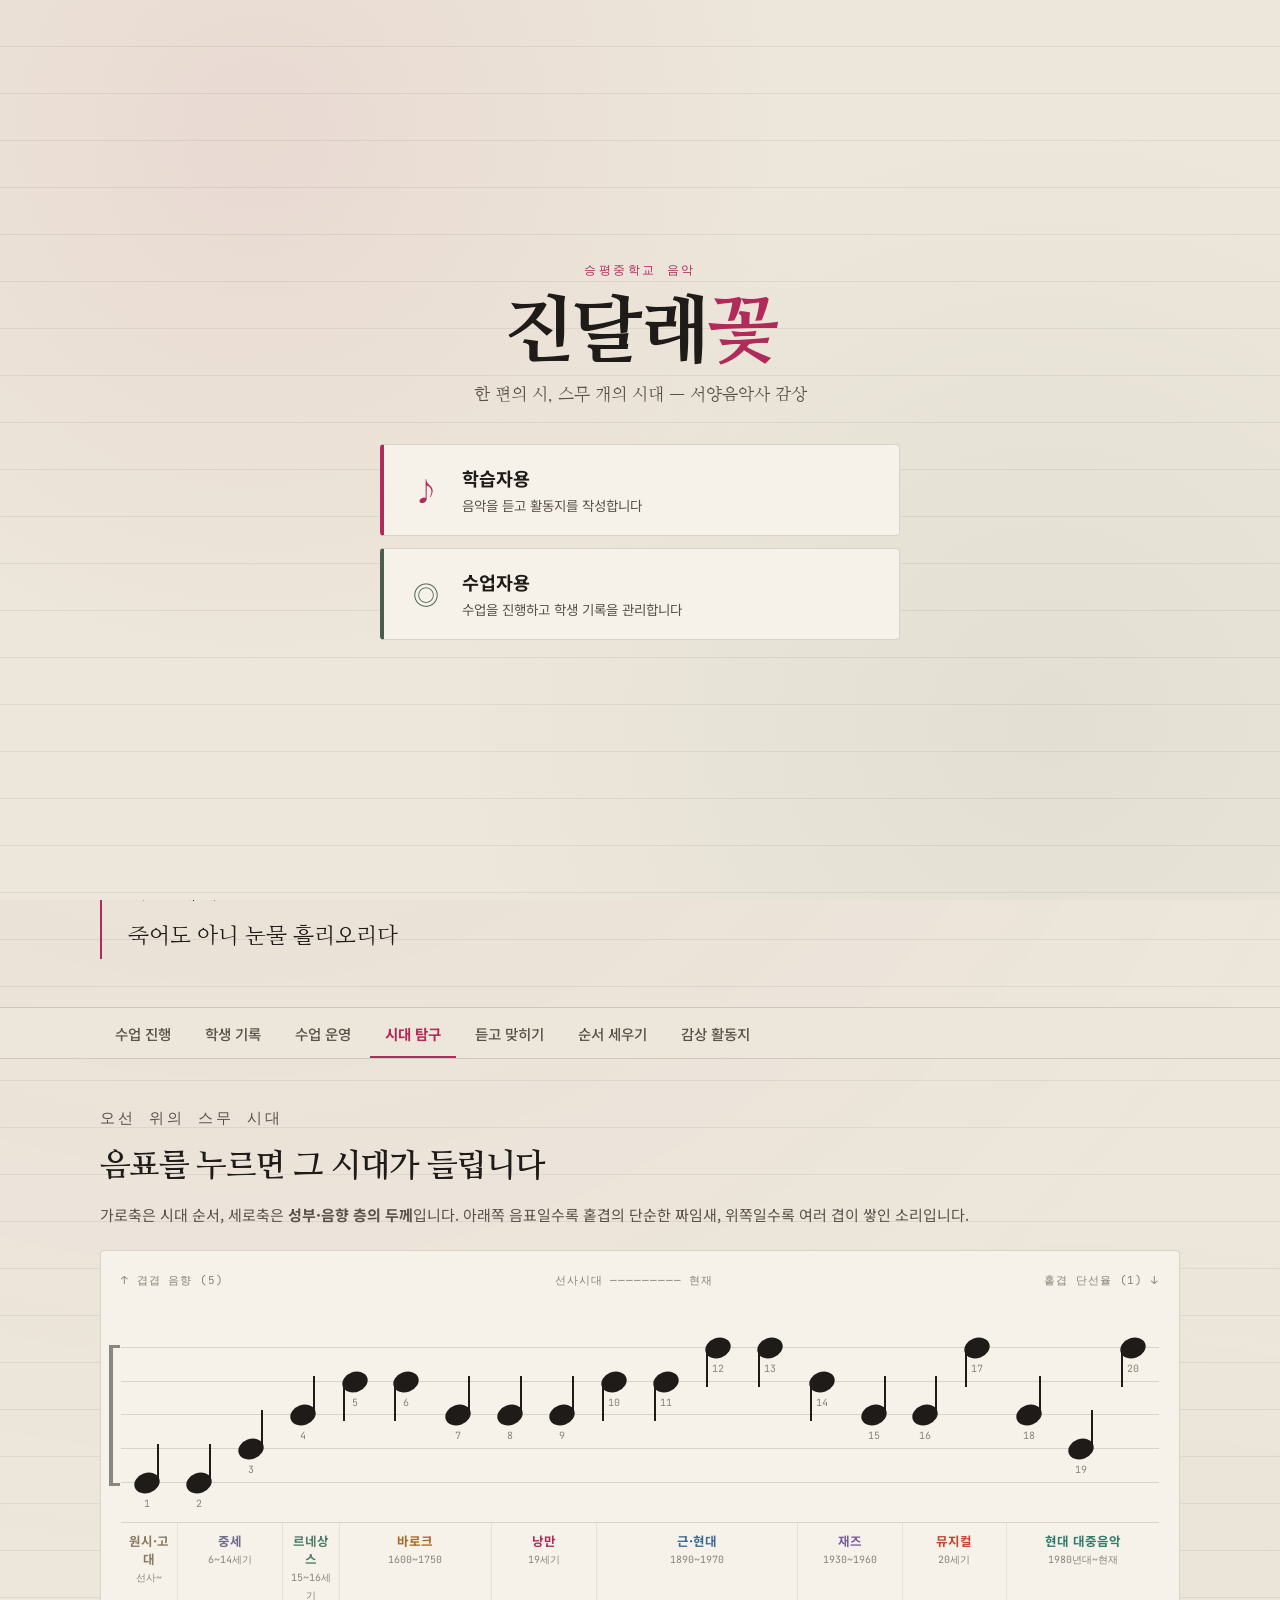
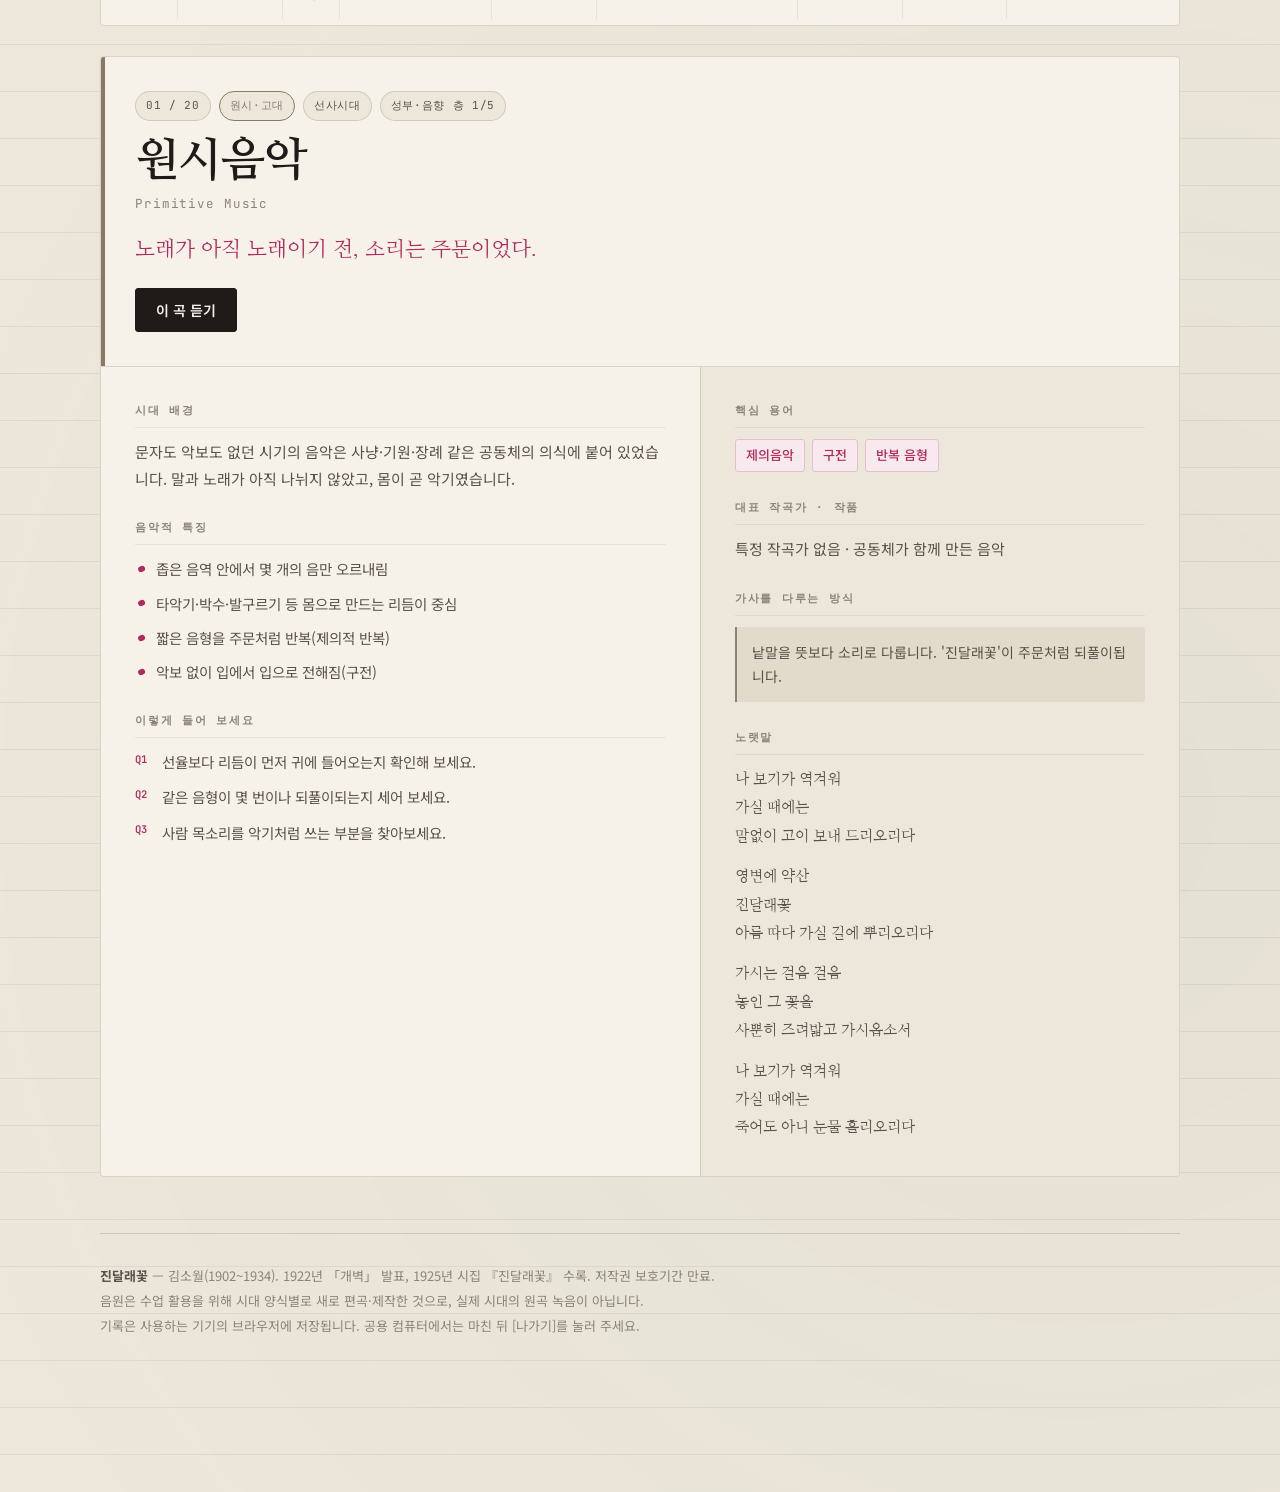
==== index.html @ 451b0223 "Add files via upload" ====
<!DOCTYPE html>
<html lang="ko">
<head>
<meta charset="UTF-8">
<meta name="viewport" content="width=device-width, initial-scale=1">
<title>진달래꽃 × 서양음악사 — 한 편의 시, 스무 개의 시대</title>
<meta name="description" content="김소월의 「진달래꽃」을 서양음악사 스무 개 시대·장르로 바꿔 듣고 비교하는 음악 감상 학습 페이지.">
<meta name="theme-color" content="#EDE7DB">
<link rel="preconnect" href="https://fonts.googleapis.com">
<link rel="preconnect" href="https://fonts.gstatic.com" crossorigin>
<link href="https://fonts.googleapis.com/css2?family=Nanum+Myeongjo:wght@400;700;800&family=Noto+Sans+KR:wght@400;500;700&family=JetBrains+Mono:wght@400;600&display=swap" rel="stylesheet">
<link rel="stylesheet" href="assets/css/style.css">
<link rel="stylesheet" href="assets/css/cloud.css?v=6">
</head>
<body class="locked">

<!-- ================= 로그인 ================= -->
<div class="gate on" id="gate">
  <div class="gate-card">
    <p class="eyebrow" id="gateSchool">승평중학교 음악</p>
    <h1>진달래<span class="pt">꽃</span></h1>
    <p class="gate-sub">한 편의 시, 스무 개의 시대 — 서양음악사 감상</p>

    <div id="gatePick" class="gate-pick">
      <button class="pickcard" type="button" id="pickStudent">
        <span class="pc-ico">♪</span>
        <b>학습자용</b>
        <span>음악을 듣고 활동지를 작성합니다</span>
      </button>
      <button class="pickcard teach" type="button" id="pickTeacher">
        <span class="pc-ico">◎</span>
        <b>수업자용</b>
        <span>수업을 진행하고 학생 기록을 관리합니다</span>
      </button>
    </div>

    <div id="gateForm" class="gate-form" style="display:none">
      <h2 id="gateFormTitle">학습자용 접속</h2>
      <div class="fld" id="fSid"><label for="gSid">학번</label>
        <input id="gSid" type="text" inputmode="numeric" maxlength="5" placeholder="3105" autocomplete="off"></div>
      <div class="fld" id="fName"><label for="gName">이름</label>
        <input id="gName" type="text" maxlength="10" placeholder="홍길동" autocomplete="off"></div>
      <div class="fld"><label for="gPw">비밀번호</label>
        <input id="gPw" type="password" maxlength="20" placeholder="비밀번호" autocomplete="off"></div>
      <p class="gate-err" id="gateErr"></p>
      <div class="btn-row">
        <button class="btn" type="button" id="gateGo">들어가기</button>
        <button class="btn ghost" type="button" id="gateBack">뒤로</button>
      </div>
      <p class="gate-hint" id="gateHint"></p>
    </div>
  </div>
</div>

<!-- ================= 사용자 표시줄 ================= -->
<div class="who" id="who">
  <div class="wrap">
    <span class="badge" id="whoRole">학습자</span>
    <b id="whoName">이름</b>
    <span id="whoSid" class="mono"></span>
    <button class="btn ghost small" type="button" id="logout">나가기</button>
  </div>
</div>

<!-- ================= 머리말 ================= -->
<header class="masthead">
  <div class="wrap">
    <div class="seal" aria-hidden="true">진<br>달</div>
    <p class="eyebrow"><span id="modeBadge">학습자용</span> · 한 편의 시, 스무 개의 시대</p>
    <h1>진달래<span class="pt">꽃</span></h1>
    <p class="byline">김소월 시 · 서양음악사 양식별 편곡 감상</p>
    <div class="hero-grid">
      <div id="poem" class="poem"></div>
      <div>
        <p class="lede">1922년에 쓰인 한 편의 이별시를, 서양음악사의 스무 시대가 저마다의 방식으로 노래합니다.
          선사시대의 두드림에서 오늘의 K-pop까지 <strong>가사는 그대로, 음악만 바뀝니다.</strong>
          무엇이 달라지는지 귀로 확인하면 음악사는 외울 것이 아니라 들리는 것이 됩니다.</p>
        <div class="btn-row" style="margin-bottom:24px">
          <button class="btn" type="button" id="heroPlay">아무 시대나 들어 보기</button>
        </div>
        <div class="stat-row">
          <div class="stat"><b>20</b><span>편곡 음원</span></div>
          <div class="stat"><b>9</b><span>시대 구분</span></div>
          <div class="stat"><b>1</b><span>변하지 않는 시</span></div>
        </div>
      </div>
    </div>
  </div>
</header>

<!-- ================= 탭 ================= -->
<nav class="tabbar">
  <div class="wrap inner" role="tablist">
    <button class="tab" type="button" role="tab" data-tab="stage"   aria-selected="false">수업 진행</button>
    <button class="tab" type="button" role="tab" data-tab="records" aria-selected="false">학생 기록</button>
    <button class="tab" type="button" role="tab" data-tab="lesson"  aria-selected="false">수업 운영</button>
    <button class="tab" type="button" role="tab" data-tab="explore" aria-selected="true">시대 탐구</button>
    <button class="tab" type="button" role="tab" data-tab="quiz"    aria-selected="false">듣고 맞히기</button>
    <button class="tab" type="button" role="tab" data-tab="order"   aria-selected="false">순서 세우기</button>
    <button class="tab" type="button" role="tab" data-tab="sheet"   aria-selected="false">감상 활동지</button>
  </div>
</nav>

<main class="wrap">

  <!-- ===== 수업 진행 (수업자용) ===== -->
  <section class="panel" id="stage" role="tabpanel">
    <div class="sec-head">
      <p class="eyebrow">교실 화면용</p>
      <h2>수업 진행</h2>
      <p>큰 화면에 띄워 놓고 쓰는 감상 진행 화면입니다. 좌우 화살표 키로도 곡을 넘길 수 있습니다.</p>
    </div>

    <div class="stagebox">
      <div class="st-top">
        <span class="st-num" id="stNum">01</span>
        <div>
          <h3 id="stTitle">원시음악</h3>
          <p class="st-sub" id="stSub">Primitive Music</p>
        </div>
        <span class="st-era" id="stEra">원시·고대</span>
      </div>

      <p class="st-one" id="stOne"></p>

      <div class="st-points">
        <h4 id="stPointsTitle">음악적 특징</h4>
        <ul id="stPoints"></ul>
      </div>

      <div class="st-lyric" id="stLyricBox" style="display:none"></div>

      <div class="st-ctrl">
        <button class="stbtn" type="button" id="stPrev"><span>◀ 이전</span></button>
        <button class="stbtn main" type="button" id="stPlay"><span>재생</span></button>
        <button class="stbtn" type="button" id="stNext"><span>다음 ▶</span></button>
        <button class="stbtn tgl" type="button" id="stBlind" aria-pressed="false"><span>제목 가리기</span></button>
        <button class="stbtn tgl" type="button" id="stLyric" aria-pressed="false"><span>노랫말</span></button>
      </div>

      <div class="st-jump" id="stJump"></div>
    </div>
  </section>

  <!-- ===== 학생 기록 (수업자용) ===== -->
  <section class="panel" id="records" role="tabpanel">
    <div class="sec-head">
      <p class="eyebrow">수업자용</p>
      <h2>학생 기록</h2>
      <p>학생이 작성한 감상 활동지를 모아 보고 엑셀로 내려받습니다.</p>
    </div>

    <div class="card">
      <div class="quiz-score" style="border-bottom:0;padding-bottom:0;margin-bottom:0;justify-content:flex-start;gap:34px">
        <div><b id="adN">0</b><span>학생 수</span></div>
        <div><b id="adDone">0</b><span>총 작성 건수</span></div>
        <div><b id="adAvg">0</b><span>1인 평균 곡 수</span></div>
      </div>
    </div>

    <div class="card">
      <h3>기록 모으기</h3>
      <p class="cap">학생이 같은 기기에서 작성했다면 자동으로 모입니다. 학생이 자기 기기에서 작성했다면
        학생이 만든 <b>제출_학번_이름.json</b> 파일을 받아 여기서 한꺼번에 불러오세요.</p>
      <div class="btn-row" style="align-items:center">
        <label class="btn" for="adImport">제출 파일 불러오기</label>
        <input type="file" id="adImport" accept=".json,application/json" multiple hidden>
        <button class="btn ghost" type="button" id="adBackup">전체 백업</button>
        <button class="btn ghost small danger" type="button" id="adWipe">전체 지우기</button>
      </div>
      <p class="cap" style="margin-top:12px">학생 메일 수신 주소: <b id="adMail">설정 안 됨</b>
        <button class="btn ghost small" type="button" id="adMailSet" style="margin-left:8px">변경</button></p>
    </div>

    <div class="card">
      <h3>내려받기</h3>
      <div class="btn-row">
        <button class="btn" type="button" id="adXlsAll">총괄 엑셀 (전체)</button>
        <button class="btn ghost" type="button" id="adXlsTrack">곡별 엑셀 (시트 분리)</button>
        <button class="btn ghost" type="button" id="adXlsOne">지금 보는 곡만 엑셀</button>
        <button class="btn ghost" type="button" id="adCsv">CSV</button>
      </div>
      <p class="cap" style="margin-top:12px">총괄 엑셀은 <b>총괄 / 학생별 요약 / 응답 통계</b> 세 시트로 나옵니다.
        곡별 엑셀은 곡마다 시트를 따로 만듭니다.</p>
    </div>

    <div class="card">
      <div class="sheet-pick">
        <label for="adView" class="cap" style="margin:0">보기</label>
        <select class="pick" id="adView">
          <option value="student">학생별</option>
          <option value="track">곡별</option>
          <option value="stat">응답 통계</option>
        </select>
        <span id="adTrackWrap" style="display:none">
          <select class="pick" id="adTrack"></select>
        </span>
      </div>
      <div id="adBody"></div>
    </div>
  </section>

  <!-- ===== 수업 운영 ===== -->
  <section class="panel" id="lesson" role="tabpanel">
    <div class="sec-head">
      <p class="eyebrow">수업자용</p>
      <h2>45분 수업 운영안</h2>
      <p>이 탭만 인쇄하면 지도안이 됩니다.</p>
    </div>
    <div class="card"><h3>학습 목표</h3><div class="blk"><ul id="lsGoal"></ul></div></div>
    <div class="card"><h3>수업 흐름</h3><div id="lsFlow"></div></div>
    <div class="card"><h3>핵심 발문</h3><div class="blk"><ol id="lsAsk"></ol></div></div>
    <div class="card"><h3>운영 요령</h3><div class="blk"><ul id="lsTips"></ul></div></div>
  </section>

  <!-- ===== 시대 탐구 ===== -->
  <section class="panel on" id="explore" role="tabpanel">
    <div class="sec-head">
      <p class="eyebrow">오선 위의 스무 시대</p>
      <h2>음표를 누르면 그 시대가 들립니다</h2>
      <p>가로축은 시대 순서, 세로축은 <b>성부·음향 층의 두께</b>입니다. 아래쪽 음표일수록 홑겹의 단순한 짜임새, 위쪽일수록 여러 겹이 쌓인 소리입니다.</p>
    </div>
    <div class="staff-shell">
      <div class="staff-legend">
        <span>↑ 겹겹 음향 (5)</span><span>선사시대 ————————— 현재</span><span>홑겹 단선율 (1) ↓</span>
      </div>
      <p class="swipe-hint">좌우로 밀어서 스무 시대를 모두 보세요</p>
      <div class="staff-scroll">
        <div class="staff-inner">
          <div class="staff" id="staff"></div>
          <div class="era-row" id="eraRow"></div>
        </div>
      </div>
    </div>
    <article class="detail" id="detail"></article>
  </section>

  <!-- ===== 듣고 맞히기 ===== -->
  <section class="panel" id="quiz" role="tabpanel">
    <div class="sec-head">
      <p class="eyebrow">블라인드 감상</p>
      <h2>제목을 가리고 소리만으로 시대를 찾습니다</h2>
      <p>정답보다 중요한 것은 근거입니다. 고르기 전에 "왜 그렇게 들렸는지" 한 문장으로 말해 보세요.</p>
    </div>
    <div class="quiz-card">
      <div class="quiz-score">
        <div><b id="qDone">0</b><span>푼 문제</span></div>
        <div><b id="qRight">0</b><span>맞힌 문제</span></div>
        <div><b id="qRate">–</b><span>정답률</span></div>
      </div>
      <div id="qStage"><p class="quiz-q">[문제 시작]을 누르면 무작위로 한 곡이 재생됩니다.</p></div>
      <div class="btn-row" style="justify-content:center;margin-top:20px">
        <button class="btn" type="button" id="qStart">문제 시작</button>
        <button class="btn ghost small" type="button" id="qReset">점수 초기화</button>
      </div>
    </div>
  </section>

  <!-- ===== 순서 세우기 ===== -->
  <section class="panel" id="order" role="tabpanel">
    <div class="sec-head">
      <p class="eyebrow">연대 배열</p>
      <h2>여섯 곡을 시대 순으로 세워 보세요</h2>
      <p>아래 카드를 <b>이른 시대부터 차례로</b> 누르면 위 칸에 하나씩 채워집니다. 잘못 넣었다면 × 를 눌러 빼세요.</p>
    </div>
    <div class="card">
      <div class="slot-row" id="oSlots"></div>
      <div class="pool" id="oPool"></div>
      <div class="btn-row">
        <button class="btn" type="button" id="oCheck">채점하기</button>
        <button class="btn ghost" type="button" id="oNew">다시 뽑기</button>
      </div>
      <div id="oResult" style="margin-top:20px"></div>
    </div>
  </section>

  <!-- ===== 감상 활동지 ===== -->
  <section class="panel" id="sheet" role="tabpanel">
    <div class="sec-head">
      <p class="eyebrow">스스로 채우는 기록</p>
      <h2>들으면서 바로 적는 감상 활동지</h2>
      <p>곡을 고르고 들으면서 항목을 고른 뒤 [저장하기]를 누르세요. 곡 하나만 따로 내보낼 수도, 스무 곡을 묶어 낼 수도 있습니다.</p>
    </div>
    <div class="card">
      <div class="sheet-pick">
        <select class="pick" id="sheetPick" aria-label="곡 고르기"></select>
        <button class="btn small" type="button" id="sheetPlay">듣기 / 멈추기</button>
        <span class="saved-note" id="sheetSaved"></span>
      </div>
      <p id="sheetWarn" class="quiz-q" style="display:none;color:#C4462F"></p>
      <div id="sheetBody"></div>

      <div class="act">
        <p class="act-t">이 곡만</p>
        <div class="btn-row">
          <button class="btn" type="button" id="sheetSave">저장하기</button>
          <button class="btn ghost" type="button" id="sheetOneDl">내려받기 (txt)</button>
          <button class="btn ghost" type="button" id="sheetOneXls">엑셀</button>
          <button class="btn ghost" type="button" id="sheetOneMail">메일 보내기</button>
        </div>
      </div>

      <div class="act">
        <p class="act-t">스무 곡 전체</p>
        <div class="btn-row">
          <button class="btn ghost" type="button" id="sheetAllDl">전체 내려받기 (txt)</button>
          <button class="btn ghost" type="button" id="sheetAllXls">전체 엑셀</button>
          <button class="btn ghost" type="button" id="sheetAllMail">전체 메일 보내기</button>
          <button class="btn ghost" type="button" id="sheetPrint">인쇄</button>
          <button class="btn" type="button" id="sheetSubmit">선생님께 제출 파일 만들기</button>
        </div>
      </div>

      <div style="margin-top:24px">
        <h4 class="mini-h">작성 현황 · <span id="sheetCount"></span></h4>
        <div class="done-grid" id="sheetDots"></div>
        <div class="btn-row" style="margin-top:16px">
          <button class="btn ghost small danger" type="button" id="sheetWipe">이 기기에서 내 기록 지우기</button>
        </div>
      </div>
    </div>
  </section>

  <footer class="foot">
    <b>진달래꽃</b> — 김소월(1902~1934). 1922년 「개벽」 발표, 1925년 시집 『진달래꽃』 수록. 저작권 보호기간 만료.<br>
    음원은 수업 활용을 위해 시대 양식별로 새로 편곡·제작한 것으로, 실제 시대의 원곡 녹음이 아닙니다.<br>
    기록은 사용하는 기기의 브라우저에 저장됩니다. 공용 컴퓨터에서는 마친 뒤 [나가기]를 눌러 주세요.
  </footer>
</main>

<!-- ================= 플레이어 ================= -->
<div class="player" id="player">
  <div class="err" id="plErr"></div>
  <div class="wrap">
    <div class="pl-info">
      <div class="t" id="plTitle">원시음악</div>
      <div class="s" id="plSub">Primitive Music · 선사시대</div>
    </div>
    <div class="pl-btns">
      <button class="icb" type="button" id="plPrev" aria-label="이전 곡" title="이전 곡">
        <svg viewBox="0 0 24 24" width="15" height="15" fill="currentColor"><path d="M6 5h2.4v14H6zM20 5v14L9.6 12z"/></svg></button>
      <button class="icb" type="button" id="plBack" aria-label="10초 뒤로" title="10초 뒤로">
        <svg viewBox="0 0 24 24" width="16" height="16" fill="none" stroke="currentColor" stroke-width="2" stroke-linecap="round" stroke-linejoin="round"><path d="M3.5 12a8.5 8.5 0 1 1 2.6 6.1"/><path d="M3.2 6.6v5h5"/></svg></button>
      <button class="icb main" type="button" id="plPlay" aria-label="재생">
        <svg viewBox="0 0 24 24" width="17" height="17" fill="currentColor"><path d="M7 4.5v15l13-7.5z"/></svg></button>
      <button class="icb" type="button" id="plNext" aria-label="다음 곡" title="다음 곡">
        <svg viewBox="0 0 24 24" width="15" height="15" fill="currentColor"><path d="M15.6 5H18v14h-2.4zM4 5v14l10.4-7z"/></svg></button>
      <button class="icb" type="button" id="plLoop" aria-label="한 곡 반복" aria-pressed="false" title="한 곡 반복">
        <svg viewBox="0 0 24 24" width="16" height="16" fill="none" stroke="currentColor" stroke-width="2" stroke-linecap="round" stroke-linejoin="round"><path d="M17 2.5 20.5 6 17 9.5"/><path d="M3.5 12V10a4 4 0 0 1 4-4h13"/><path d="M7 21.5 3.5 18 7 14.5"/><path d="M20.5 12v2a4 4 0 0 1-4 4h-13"/></svg></button>
    </div>
    <div class="pl-seek">
      <span class="tm-txt" id="plCur">0:00</span>
      <input type="range" class="seek" id="plSeek" min="0" max="1000" value="0" aria-label="재생 위치">
      <span class="tm-txt" id="plDur">0:00</span>
    </div>
    <div class="pl-vol">
      <button class="icb sm" type="button" id="plMute" aria-label="음소거">
        <svg viewBox="0 0 24 24" width="16" height="16" fill="currentColor"><path d="M4 9v6h4l5 4V5L8 9H4z"/><path d="M16 8.5a4.5 4.5 0 0 1 0 7" fill="none" stroke="currentColor" stroke-width="1.8" stroke-linecap="round"/></svg></button>
      <button class="icb sm" type="button" id="plVolDn" aria-label="음량 줄이기" title="음량 줄이기">−</button>
      <input type="range" class="seek vol" id="plVol" min="0" max="100" value="85" aria-label="음량">
      <button class="icb sm" type="button" id="plVolUp" aria-label="음량 키우기" title="음량 키우기">＋</button>
      <span class="tm-txt vt" id="plVolTxt">85%</span>
    </div>
    <select class="rate" id="plRate" aria-label="재생 속도">
      <option value="0.75">0.75×</option>
      <option value="1" selected>1.0×</option>
      <option value="1.25">1.25×</option>
      <option value="1.5">1.5×</option>
    </select>
  </div>
</div>

<div class="toast" id="toast"></div>
<div id="printArea" class="print-only"></div>

<script src="assets/js/data.js"></script>
<script src="assets/js/xlsx-mini.js"></script>
<script src="assets/js/app.js"></script>
<script src="assets/js/cloud.js?v=6"></script>
</body>
</html>
---- assets/css/style.css ----
/* ============================================================
   진달래꽃 × 서양음악사
   한지(paper) · 먹(ink) · 진달래(azalea) · 낙관(seal)
   ============================================================ */

:root {
  --paper:      #EDE7DB;
  --paper-hi:   #F6F2E9;
  --paper-lo:   #E2DACB;
  --ink:        #1F1B18;
  --ink-2:      #5A524A;
  --ink-3:      #8B8378;
  --azalea:     #B02B5B;
  --azalea-lo:  #E6BFCD;
  --azalea-bg:  #F7E9EE;
  --seal:       #C4462F;
  --moss:       #4A5D4E;

  --rule:       rgba(31, 27, 24, 0.14);
  --rule-soft:  rgba(31, 27, 24, 0.07);

  --serif: "Nanum Myeongjo", "Gowun Batang", "Batang", "바탕", Georgia, serif;
  --sans:  "Noto Sans KR", "Apple SD Gothic Neo", "Malgun Gothic", system-ui, sans-serif;
  --mono:  "JetBrains Mono", "D2Coding", ui-monospace, "Courier New", monospace;

  --pl-h: 88px;   /* 플레이어 높이 */
}

* { box-sizing: border-box; }

html { scroll-behavior: smooth; -webkit-text-size-adjust: 100%; }

body {
  margin: 0;
  background-color: var(--paper);
  background-image:
    repeating-linear-gradient(180deg, transparent 0 46px, var(--rule-soft) 46px 47px),
    radial-gradient(circle at 18% 12%, rgba(176,43,91,.05), transparent 42%),
    radial-gradient(circle at 84% 78%, rgba(74,93,78,.05), transparent 46%);
  color: var(--ink);
  font-family: var(--sans);
  font-size: 16px;
  line-height: 1.75;
  padding-bottom: calc(var(--pl-h) + 24px);
}

img { max-width: 100%; }

:focus-visible {
  outline: 2.5px solid var(--azalea);
  outline-offset: 3px;
  border-radius: 3px;
}

.wrap { width: min(1080px, 92vw); margin-inline: auto; }

/* ---------- 머리말 ---------- */

.masthead {
  position: relative;
  padding: clamp(40px, 8vw, 84px) 0 clamp(28px, 5vw, 48px);
  border-bottom: 1px solid var(--rule);
}

.eyebrow {
  font-family: var(--mono);
  font-size: 12px;
  letter-spacing: .22em;
  color: var(--azalea);
  text-transform: uppercase;
  margin: 0 0 18px;
}

.masthead h1 {
  font-family: var(--serif);
  font-weight: 800;
  font-size: clamp(3.2rem, 13vw, 7rem);
  line-height: .94;
  letter-spacing: -.03em;
  margin: 0;
}

.masthead h1 .pt { color: var(--azalea); }

.byline {
  font-family: var(--serif);
  font-size: clamp(1rem, 2.4vw, 1.2rem);
  color: var(--ink-2);
  margin: 16px 0 0;
}

.seal {
  position: absolute;
  top: clamp(36px, 7vw, 76px);
  right: 0;
  width: 62px; height: 62px;
  border: 2.5px solid var(--seal);
  border-radius: 5px;
  color: var(--seal);
  font-family: var(--serif);
  font-weight: 800;
  font-size: 20px;
  line-height: 1.05;
  display: grid;
  place-content: center;
  text-align: center;
  transform: rotate(-4deg);
  opacity: .9;
}

.hero-grid {
  display: grid;
  grid-template-columns: minmax(0, 1fr) minmax(0, 1fr);
  gap: clamp(24px, 5vw, 56px);
  margin-top: clamp(30px, 5vw, 50px);
  align-items: start;
}

.poem {
  font-family: var(--serif);
  font-size: clamp(1.05rem, 2.7vw, 1.35rem);
  line-height: 2.1;
  color: var(--ink);
  border-left: 2px solid var(--azalea);
  padding-left: clamp(16px, 3vw, 26px);
}

.poem .stanza + .stanza { margin-top: 1.35em; }

.lede { color: var(--ink-2); margin: 0 0 22px; }
.lede strong { color: var(--ink); font-weight: 700; }

.stat-row {
  display: flex;
  flex-wrap: wrap;
  gap: 10px 28px;
  padding-top: 20px;
  border-top: 1px solid var(--rule);
}

.stat b {
  display: block;
  font-family: var(--mono);
  font-size: 1.55rem;
  color: var(--azalea);
  line-height: 1.2;
}

.stat span { font-size: 12.5px; color: var(--ink-3); letter-spacing: .04em; }

/* ---------- 탭 ---------- */

.tabbar {
  position: sticky;
  top: 0;
  z-index: 40;
  background: var(--paper);
  background: color-mix(in srgb, var(--paper) 92%, transparent);
  backdrop-filter: blur(9px);
  -webkit-backdrop-filter: blur(9px);
  border-bottom: 1px solid var(--rule);
  margin-bottom: clamp(28px, 5vw, 46px);
}

.tabbar .inner {
  display: flex;
  gap: 4px;
  overflow-x: auto;
  scrollbar-width: none;
}
.tabbar .inner::-webkit-scrollbar { display: none; }

.tab {
  flex: 0 0 auto;
  appearance: none;
  background: none;
  border: 0;
  border-bottom: 2.5px solid transparent;
  padding: 15px 15px 12px;
  font-family: var(--sans);
  font-size: 14.5px;
  font-weight: 500;
  color: var(--ink-2);
  cursor: pointer;
  white-space: nowrap;
  transition: color .18s, border-color .18s;
}

.tab:hover { color: var(--ink); }
.tab[aria-selected="true"] { color: var(--azalea); border-bottom-color: var(--azalea); font-weight: 700; }

/* ---------- 패널 ---------- */

.panel { display: none; }
.panel.on { display: block; animation: fade .34s ease both; }

@keyframes fade { from { opacity: 0; transform: translateY(7px); } to { opacity: 1; transform: none; } }

.sec-head { margin-bottom: 22px; }

.sec-head h2 {
  font-family: var(--serif);
  font-size: clamp(1.5rem, 3.6vw, 2rem);
  margin: 6px 0 8px;
  letter-spacing: -.02em;
}

.sec-head p { color: var(--ink-2); margin: 0; font-size: 15px; }

/* ---------- 오선 타임라인 (시그니처) ---------- */

.staff-shell {
  border: 1px solid var(--rule);
  border-radius: 4px;
  background: var(--paper-hi);
  padding: 20px 0 0;
  margin-bottom: 30px;
  overflow: hidden;
}

.staff-legend {
  display: flex;
  justify-content: space-between;
  align-items: baseline;
  gap: 14px;
  padding: 0 20px 16px;
  font-family: var(--mono);
  font-size: 11px;
  letter-spacing: .08em;
  color: var(--ink-3);
}

.staff-scroll { overflow-x: auto; padding-bottom: 6px; }

.staff-inner { min-width: 940px; padding: 0 20px; }

.staff {
  position: relative;
  height: 210px;
  margin-bottom: 6px;
}

.staff .line {
  position: absolute;
  left: 0; right: 0;
  height: 1px;
  background: var(--rule);
}

.staff .bracket {
  position: absolute;
  left: -12px;
  bottom: 16%;
  height: 64%;
  width: 4px;
  background: var(--ink);
  opacity: .5;
  pointer-events: none;
}
.staff .bracket::before,
.staff .bracket::after {
  content: "";
  position: absolute;
  left: 0;
  width: 11px;
  height: 3px;
  background: var(--ink);
}
.staff .bracket::before { top: -3px; }
.staff .bracket::after  { bottom: -3px; }

.note {
  position: absolute;
  transform: translate(-50%, 50%);
  appearance: none;
  background: none;
  border: 0;
  padding: 0;
  cursor: pointer;
  z-index: 2;
}

.note .head {
  width: 26px; height: 20px;
  border-radius: 50%;
  background: var(--ink);
  transform: rotate(-20deg);
  transition: background .18s, transform .18s, box-shadow .18s;
  display: block;
}

.note .stem {
  position: absolute;
  right: 1px; bottom: 9px;
  width: 2px; height: 40px;
  background: var(--ink);
  transition: background .18s;
}

.note.down .stem {
  right: auto; bottom: auto;
  left: 1px; top: 9px;
}

.note .num {
  position: absolute;
  left: 50%;
  top: 24px;
  transform: translateX(-50%);
  font-family: var(--mono);
  font-size: 10px;
  color: var(--ink-3);
}

.note:hover .head { transform: rotate(-20deg) scale(1.22); }
.note:hover .head, .note:hover .stem { background: var(--azalea); }

.note[aria-current="true"] .head,
.note[aria-current="true"] .stem { background: var(--azalea); }
.note[aria-current="true"] .head { box-shadow: 0 0 0 6px var(--azalea-bg); }
.note[aria-current="true"] .num { color: var(--azalea); font-weight: 600; }

.note.playing .head { animation: beat 1.1s ease-in-out infinite; }
@keyframes beat {
  0%,100% { box-shadow: 0 0 0 5px var(--azalea-bg); }
  50%     { box-shadow: 0 0 0 12px rgba(176,43,91,.10); }
}

.era-row {
  display: flex;
  border-top: 1px solid var(--rule);
}

.era-cell {
  padding: 9px 4px 16px;
  border-right: 1px solid var(--rule-soft);
  text-align: center;
  font-size: 11.5px;
  line-height: 1.45;
  color: var(--ink-2);
}
.era-cell:last-child { border-right: 0; }
.era-cell b { display: block; font-weight: 700; color: var(--ink); font-size: 12.5px; }
.era-cell span { font-family: var(--mono); font-size: 10px; color: var(--ink-3); }

.swipe-hint {
  display: none;
  font-size: 12px;
  color: var(--ink-3);
  text-align: center;
  padding: 0 0 12px;
}

/* ---------- 상세 카드 ---------- */

.detail {
  border: 1px solid var(--rule);
  border-radius: 4px;
  background: var(--paper-hi);
  overflow: hidden;
}

.detail-top {
  padding: clamp(22px, 4vw, 34px);
  border-bottom: 1px solid var(--rule);
  position: relative;
}

.detail-top::before {
  content: "";
  position: absolute;
  left: 0; top: 0; bottom: 0;
  width: 4px;
  background: var(--era-color, var(--azalea));
}

.chip-row { display: flex; flex-wrap: wrap; gap: 8px; margin-bottom: 14px; }

.chip {
  font-family: var(--mono);
  font-size: 11px;
  letter-spacing: .06em;
  padding: 4px 10px;
  border: 1px solid var(--rule);
  border-radius: 100px;
  color: var(--ink-2);
  background: var(--paper);
}

.chip.era { border-color: var(--era-color, var(--azalea)); color: var(--era-color, var(--azalea)); }

.detail-top h3 {
  font-family: var(--serif);
  font-size: clamp(1.9rem, 5.5vw, 2.9rem);
  margin: 0;
  letter-spacing: -.025em;
  line-height: 1.15;
}

.detail-top .sub {
  font-family: var(--mono);
  font-size: 12.5px;
  color: var(--ink-3);
  letter-spacing: .07em;
  margin: 5px 0 0;
}

.detail-top .one {
  font-family: var(--serif);
  font-size: clamp(1.1rem, 2.7vw, 1.3rem);
  color: var(--azalea);
  margin: 18px 0 0;
  line-height: 1.6;
}

.detail-body {
  display: grid;
  grid-template-columns: minmax(0, 1.25fr) minmax(0, 1fr);
  gap: 0;
}

.dcol { padding: clamp(22px, 4vw, 34px); }
.dcol + .dcol { border-left: 1px solid var(--rule); background: var(--paper); }

.blk + .blk { margin-top: 26px; }

.blk h4 {
  font-family: var(--mono);
  font-size: 11px;
  letter-spacing: .16em;
  color: var(--ink-3);
  text-transform: uppercase;
  margin: 0 0 11px;
  padding-bottom: 7px;
  border-bottom: 1px solid var(--rule-soft);
}

.blk p { margin: 0; font-size: 15px; color: var(--ink-2); }

.blk ul { margin: 0; padding: 0; list-style: none; }

.blk ul li {
  position: relative;
  padding-left: 21px;
  font-size: 14.5px;
  color: var(--ink-2);
  margin-bottom: 9px;
}

.blk ul li::before {
  content: "";
  position: absolute;
  left: 3px; top: .68em;
  width: 7px; height: 5.5px;
  background: var(--azalea);
  border-radius: 50%;
  transform: rotate(-20deg);
}

.blk ol { margin: 0; padding-left: 0; list-style: none; counter-reset: q; }

.blk ol li {
  counter-increment: q;
  position: relative;
  padding-left: 27px;
  font-size: 14.5px;
  color: var(--ink-2);
  margin-bottom: 10px;
}

.blk ol li::before {
  content: "Q" counter(q);
  position: absolute;
  left: 0; top: .06em;
  font-family: var(--mono);
  font-size: 10.5px;
  color: var(--azalea);
  font-weight: 600;
}

.wordchips { display: flex; flex-wrap: wrap; gap: 7px; }

.wordchip {
  background: var(--azalea-bg);
  color: var(--azalea);
  border: 1px solid var(--azalea-lo);
  border-radius: 3px;
  padding: 4px 10px;
  font-size: 13px;
  font-weight: 500;
}

.lyric-note {
  background: var(--paper-lo);
  border-left: 2px solid var(--ink-3);
  padding: 13px 15px;
  font-size: 14px;
  color: var(--ink-2);
  border-radius: 0 3px 3px 0;
}

.mini-poem {
  font-family: var(--serif);
  font-size: 14.5px;
  line-height: 1.95;
  color: var(--ink-2);
}
.mini-poem div + div { margin-top: .85em; }

/* ---------- 버튼 ---------- */

.btn {
  appearance: none;
  font-family: var(--sans);
  font-size: 14px;
  font-weight: 600;
  padding: 11px 20px;
  border-radius: 3px;
  border: 1px solid var(--ink);
  background: var(--ink);
  color: var(--paper-hi);
  cursor: pointer;
  transition: background .16s, color .16s, border-color .16s, transform .1s;
}

.btn:hover { background: var(--azalea); border-color: var(--azalea); }
.btn:active { transform: translateY(1px); }

.btn.ghost { background: none; color: var(--ink); }
.btn.ghost:hover { background: var(--azalea); border-color: var(--azalea); color: var(--paper-hi); }

.btn.small { font-size: 13px; padding: 8px 15px; }
.btn:disabled { opacity: .38; cursor: not-allowed; }
.btn:disabled:hover { background: var(--ink); border-color: var(--ink); }

.btn-row { display: flex; flex-wrap: wrap; gap: 9px; }

/* ---------- 퀴즈 ---------- */

.quiz-card {
  border: 1px solid var(--rule);
  border-radius: 4px;
  background: var(--paper-hi);
  padding: clamp(24px, 5vw, 40px);
  text-align: center;
}

.quiz-score {
  display: flex;
  justify-content: center;
  gap: 32px;
  padding-bottom: 22px;
  margin-bottom: 26px;
  border-bottom: 1px solid var(--rule);
}

.quiz-score div b {
  display: block;
  font-family: var(--mono);
  font-size: 1.7rem;
  color: var(--azalea);
  line-height: 1.15;
}
.quiz-score div span { font-size: 11.5px; color: var(--ink-3); letter-spacing: .07em; }

.mystery {
  font-family: var(--serif);
  font-size: clamp(2.6rem, 9vw, 4.4rem);
  color: var(--azalea);
  line-height: 1;
  margin: 4px 0 6px;
}

.quiz-q { font-size: 15px; color: var(--ink-2); margin: 0 0 26px; }

.opts {
  display: grid;
  grid-template-columns: repeat(auto-fit, minmax(210px, 1fr));
  gap: 10px;
  margin-bottom: 22px;
  text-align: left;
}

.opt {
  appearance: none;
  background: var(--paper);
  border: 1px solid var(--rule);
  border-radius: 3px;
  padding: 15px 17px;
  font-family: var(--sans);
  font-size: 15px;
  font-weight: 500;
  color: var(--ink);
  cursor: pointer;
  text-align: left;
  transition: border-color .16s, background .16s;
}

.opt:hover:not(:disabled) { border-color: var(--azalea); background: var(--azalea-bg); }
.opt .sm { display: block; font-family: var(--mono); font-size: 10.5px; color: var(--ink-3); letter-spacing: .06em; margin-top: 2px; }
.opt:disabled { cursor: default; }
.opt.right { border-color: var(--moss); background: #E7EFE8; }
.opt.right .sm { color: var(--moss); }
.opt.wrong { border-color: var(--seal); background: #FBEAE6; opacity: .95; }

.verdict {
  border-radius: 4px;
  padding: 18px 20px;
  text-align: left;
  font-size: 14.5px;
  line-height: 1.75;
  margin-bottom: 20px;
}
.verdict.ok { background: #E7EFE8; border-left: 3px solid var(--moss); }
.verdict.no { background: #FBEAE6; border-left: 3px solid var(--seal); }
.verdict b { display: block; margin-bottom: 5px; font-size: 15px; }
.verdict .cl { color: var(--ink-2); }

/* ---------- 순서 세우기 ---------- */

.pool { display: flex; flex-wrap: wrap; gap: 9px; margin-bottom: 26px; }

.pool-item {
  appearance: none;
  background: var(--paper-hi);
  border: 1px solid var(--rule);
  border-radius: 3px;
  padding: 11px 16px;
  font-family: var(--sans);
  font-size: 14.5px;
  font-weight: 500;
  color: var(--ink);
  cursor: pointer;
  transition: border-color .16s, background .16s, opacity .16s;
}
.pool-item:hover:not(:disabled) { border-color: var(--azalea); background: var(--azalea-bg); }
.pool-item:disabled { opacity: .26; cursor: not-allowed; }

.slot-row { display: flex; flex-direction: column; gap: 8px; margin-bottom: 24px; }

.slot {
  display: flex;
  align-items: center;
  gap: 14px;
  border: 1px dashed var(--rule);
  border-radius: 3px;
  padding: 13px 16px;
  background: var(--paper-hi);
  min-height: 54px;
}
.slot.filled { border-style: solid; }
.slot.ok { border-color: var(--moss); background: #E7EFE8; }
.slot.ng { border-color: var(--seal); background: #FBEAE6; }

.slot .idx {
  font-family: var(--mono);
  font-size: 12px;
  color: var(--ink-3);
  flex: 0 0 26px;
}
.slot .nm { flex: 1; font-size: 15px; font-weight: 500; }
.slot .nm.empty { color: var(--ink-3); font-weight: 400; font-style: italic; }
.slot .yr { font-family: var(--mono); font-size: 11.5px; color: var(--ink-3); }

.slot .x {
  appearance: none;
  background: none;
  border: 0;
  color: var(--ink-3);
  font-size: 19px;
  line-height: 1;
  cursor: pointer;
  padding: 2px 5px;
}
.slot .x:hover { color: var(--seal); }

/* ---------- 활동지 ---------- */

.sheet-pick {
  display: flex;
  align-items: center;
  gap: 11px;
  flex-wrap: wrap;
  margin-bottom: 22px;
  padding-bottom: 20px;
  border-bottom: 1px solid var(--rule);
}

select.pick {
  font-family: var(--sans);
  font-size: 15px;
  padding: 10px 14px;
  border: 1px solid var(--rule);
  border-radius: 3px;
  background: var(--paper-hi);
  color: var(--ink);
  min-width: 230px;
  cursor: pointer;
}

.axis { margin-bottom: 20px; }

.axis > label {
  display: block;
  font-family: var(--mono);
  font-size: 11px;
  letter-spacing: .14em;
  color: var(--ink-3);
  text-transform: uppercase;
  margin-bottom: 9px;
}

.axis-opts { display: flex; flex-wrap: wrap; gap: 7px; }

.axis-opts input { position: absolute; opacity: 0; width: 0; height: 0; }

.axis-opts label {
  border: 1px solid var(--rule);
  border-radius: 100px;
  padding: 7px 15px;
  font-size: 13.5px;
  color: var(--ink-2);
  background: var(--paper-hi);
  cursor: pointer;
  transition: all .15s;
}

.axis-opts label:hover { border-color: var(--azalea); }
.axis-opts input:checked + label { background: var(--azalea); border-color: var(--azalea); color: var(--paper-hi); font-weight: 600; }
.axis-opts input:focus-visible + label { outline: 2.5px solid var(--azalea); outline-offset: 2px; }

textarea.free {
  width: 100%;
  min-height: 118px;
  font-family: var(--sans);
  font-size: 15px;
  line-height: 1.8;
  padding: 14px 16px;
  border: 1px solid var(--rule);
  border-radius: 3px;
  background: var(--paper-hi);
  color: var(--ink);
  resize: vertical;
}
textarea.free:focus { border-color: var(--azalea); outline: none; }

.saved-note { font-size: 13px; color: var(--moss); margin-left: 4px; }

.done-grid { display: flex; flex-wrap: wrap; gap: 5px; margin-top: 8px; }

.done-dot {
  width: 25px; height: 25px;
  border: 1px solid var(--rule);
  border-radius: 3px;
  display: grid;
  place-content: center;
  font-family: var(--mono);
  font-size: 10.5px;
  color: var(--ink-3);
  background: var(--paper-hi);
}
.done-dot.done { background: var(--azalea); border-color: var(--azalea); color: var(--paper-hi); font-weight: 600; }

/* ---------- 수업 운영 ---------- */

.card {
  border: 1px solid var(--rule);
  border-radius: 4px;
  background: var(--paper-hi);
  padding: clamp(22px, 4vw, 32px);
  margin-bottom: 18px;
}

.card > h3 {
  font-family: var(--serif);
  font-size: 1.3rem;
  margin: 0 0 16px;
  padding-bottom: 11px;
  border-bottom: 1px solid var(--rule);
}

.flow-item {
  display: grid;
  grid-template-columns: 74px 1fr;
  gap: 18px;
  padding: 16px 0;
  border-bottom: 1px solid var(--rule-soft);
}
.flow-item:last-child { border-bottom: 0; padding-bottom: 0; }

.flow-item .tm {
  font-family: var(--mono);
  font-size: 13px;
  color: var(--azalea);
  font-weight: 600;
  padding-top: 2px;
}
.flow-item b { display: block; margin-bottom: 5px; font-size: 15.5px; }
.flow-item p { margin: 0; font-size: 14.5px; color: var(--ink-2); }

/* ---------- 플레이어 ---------- */

.player {
  position: fixed;
  left: 0; right: 0; bottom: 0;
  z-index: 60;
  background: var(--ink);
  color: var(--paper-hi);
  border-top: 1px solid rgba(255,255,255,.1);
  padding: 11px 0 max(11px, env(safe-area-inset-bottom));
}

.player .wrap { display: flex; align-items: center; gap: 15px; }

.pl-info { flex: 0 0 auto; min-width: 0; max-width: 250px; }
.pl-info .t { font-size: 14.5px; font-weight: 600; white-space: nowrap; overflow: hidden; text-overflow: ellipsis; }
.pl-info .s { font-family: var(--mono); font-size: 10.5px; color: rgba(246,242,233,.5); letter-spacing: .07em; white-space: nowrap; overflow: hidden; text-overflow: ellipsis; }

.pl-btns { display: flex; align-items: center; gap: 5px; flex: 0 0 auto; }

.icb {
  appearance: none;
  background: none;
  border: 0;
  color: var(--paper-hi);
  width: 38px; height: 38px;
  border-radius: 50%;
  display: grid;
  place-content: center;
  cursor: pointer;
  font-size: 15px;
  transition: background .15s;
}
.icb:hover { background: rgba(255,255,255,.13); }
.icb.main { background: var(--azalea); width: 46px; height: 46px; font-size: 17px; }
.icb.main:hover { background: #C93668; }
.icb.on { color: var(--azalea); }
.icb:disabled { opacity: .3; cursor: not-allowed; }
.icb:disabled:hover { background: none; }

.pl-seek { flex: 1; display: flex; align-items: center; gap: 11px; min-width: 0; }

.tm-txt { font-family: var(--mono); font-size: 11.5px; color: rgba(246,242,233,.6); flex: 0 0 auto; }

input[type="range"].seek {
  flex: 1;
  appearance: none;
  height: 4px;
  border-radius: 2px;
  background: rgba(255,255,255,.2);
  cursor: pointer;
  min-width: 60px;
}
input[type="range"].seek::-webkit-slider-thumb {
  appearance: none;
  width: 13px; height: 13px;
  border-radius: 50%;
  background: var(--azalea);
  border: 2px solid var(--ink);
}
input[type="range"].seek::-moz-range-thumb {
  width: 13px; height: 13px;
  border-radius: 50%;
  background: var(--azalea);
  border: 2px solid var(--ink);
}

.rate {
  appearance: none;
  background: rgba(255,255,255,.11);
  border: 0;
  color: var(--paper-hi);
  font-family: var(--mono);
  font-size: 11.5px;
  padding: 7px 9px;
  border-radius: 3px;
  cursor: pointer;
  flex: 0 0 auto;
}

.err {
  background: var(--seal);
  color: #fff;
  font-size: 12.5px;
  padding: 7px 0;
  text-align: center;
  display: none;
}
.err.on { display: block; }

/* ---------- 꼬리말 ---------- */

.foot {
  margin-top: 56px;
  padding: 30px 0 42px;
  border-top: 1px solid var(--rule);
  font-size: 13px;
  color: var(--ink-3);
  line-height: 1.9;
}
.foot b { color: var(--ink-2); }

/* ---------- 반응형 ---------- */

@media (max-width: 900px) {
  .hero-grid { grid-template-columns: 1fr; }
  .detail-body { grid-template-columns: 1fr; }
  .dcol + .dcol { border-left: 0; border-top: 1px solid var(--rule); }
}

@media (max-width: 760px) {
  body { --pl-h: 140px; font-size: 15.5px; }
  .seal { width: 50px; height: 50px; font-size: 16px; }
  .swipe-hint { display: block; }
  .staff { height: 176px; }
  .player .wrap { flex-wrap: wrap; gap: 8px 10px; }
  .pl-info { flex: 1 1 auto; max-width: none; order: 1; min-width: 0; }
  .pl-info .s { display: none; }
  .rate { order: 2; }
  .pl-btns { order: 3; flex: 1 1 100%; justify-content: center; }
  .pl-seek { order: 4; flex: 1 1 100%; }
  .quiz-score { gap: 22px; }
  .flow-item { grid-template-columns: 1fr; gap: 4px; }
}

@media (prefers-reduced-motion: reduce) {
  html { scroll-behavior: auto; }
  *, *::before, *::after {
    animation-duration: .001ms !important;
    animation-iteration-count: 1 !important;
    transition-duration: .001ms !important;
  }
}

/* ---------- 인쇄 ---------- */

@media print {
  body { background: #fff; padding: 0; }
  .tabbar, .player, .staff-shell, .btn, .no-print { display: none !important; }
  .panel { display: block !important; }
  .card, .detail { border-color: #999; break-inside: avoid; }
}

/* ---------- 스크린리더 전용 ---------- */
.sr-only {
  position: absolute;
  width: 1px; height: 1px;
  padding: 0; margin: -1px;
  overflow: hidden;
  clip: rect(0 0 0 0);
  white-space: nowrap;
  border: 0;
}

/* ============================================================
   로그인 · 화면 분리 · 음량 · 관리 화면
   ============================================================ */

body.locked { overflow: hidden; }

/* ---------- 로그인 ---------- */
.gate {
  position: fixed; inset: 0; z-index: 200;
  background: var(--paper);
  background-image:
    repeating-linear-gradient(180deg, transparent 0 46px, var(--rule-soft) 46px 47px),
    radial-gradient(circle at 20% 15%, rgba(176,43,91,.07), transparent 45%),
    radial-gradient(circle at 82% 80%, rgba(74,93,78,.06), transparent 48%);
  display: none; place-items: center;
  padding: 24px; overflow-y: auto;
}
.gate.on { display: grid; }

.gate-card {
  width: min(520px, 100%);
  text-align: center;
  animation: fade .4s ease both;
}
.gate-card h1 {
  font-family: var(--serif); font-weight: 800;
  font-size: clamp(3rem, 12vw, 4.6rem); line-height: .95;
  letter-spacing: -.03em; margin: 8px 0 0;
}
.gate-card h1 .pt { color: var(--azalea); }
.gate-sub { font-family: var(--serif); color: var(--ink-2); margin: 12px 0 34px; font-size: 1.05rem; }

.gate-pick { display: grid; gap: 12px; }

.pickcard {
  appearance: none; text-align: left; cursor: pointer;
  background: var(--paper-hi); border: 1px solid var(--rule);
  border-left: 4px solid var(--azalea);
  border-radius: 4px; padding: 20px 22px;
  display: grid; grid-template-columns: 40px 1fr; gap: 4px 16px;
  transition: border-color .16s, background .16s, transform .1s;
  font-family: var(--sans);
}
.pickcard:hover { background: var(--azalea-bg); border-color: var(--azalea); }
.pickcard:active { transform: translateY(1px); }
.pickcard.teach { border-left-color: var(--moss); }
.pickcard.teach:hover { background: #E7EFE8; border-color: var(--moss); }
.pickcard .pc-ico {
  grid-row: 1 / 3; align-self: center; justify-self: center;
  font-size: 26px; color: var(--azalea); line-height: 1;
}
.pickcard.teach .pc-ico { color: var(--moss); }
.pickcard b { font-size: 1.15rem; color: var(--ink); }
.pickcard span:last-child { font-size: 13.5px; color: var(--ink-2); }

.gate-form {
  background: var(--paper-hi); border: 1px solid var(--rule);
  border-radius: 4px; padding: 26px 24px; text-align: left;
}
.gate-form h2 {
  font-family: var(--serif); font-size: 1.25rem; margin: 0 0 20px;
  padding-bottom: 12px; border-bottom: 1px solid var(--rule);
}
.fld { margin-bottom: 14px; }
.fld label {
  display: block; font-family: var(--mono); font-size: 11px;
  letter-spacing: .14em; color: var(--ink-3); margin-bottom: 6px; text-transform: uppercase;
}
.fld input {
  width: 100%; font-family: var(--sans); font-size: 16px;
  padding: 12px 14px; border: 1px solid var(--rule); border-radius: 3px;
  background: var(--paper); color: var(--ink);
}
.fld input:focus { border-color: var(--azalea); outline: none; }
.gate-err { color: var(--seal); font-size: 13.5px; margin: 4px 0 14px; min-height: 1.2em; }
.gate-hint { font-size: 12.5px; color: var(--ink-3); margin: 16px 0 0; line-height: 1.7; }

/* ---------- 사용자 표시줄 ---------- */
.who { display: none; background: var(--ink); color: var(--paper-hi); padding: 9px 0; }
.who.on { display: block; }
.who .wrap { display: flex; align-items: center; gap: 11px; }
.who b { font-size: 14.5px; }
.who .mono { font-family: var(--mono); font-size: 11.5px; color: rgba(246,242,233,.6); }
.who .btn { margin-left: auto; border-color: rgba(255,255,255,.34); color: var(--paper-hi); }
.who .btn:hover { background: var(--azalea); border-color: var(--azalea); }
.badge {
  font-family: var(--mono); font-size: 10.5px; letter-spacing: .1em;
  background: var(--azalea); color: #fff; padding: 3px 9px; border-radius: 100px;
}
.who.teacher .badge { background: var(--moss); }

/* ---------- 수업 진행 화면 ---------- */
.stagebox {
  border: 1px solid var(--rule); border-radius: 4px;
  background: var(--paper-hi); padding: clamp(24px, 4vw, 40px);
  border-top: 5px solid var(--era-color, var(--azalea));
}
.st-top { display: flex; align-items: center; gap: 20px; flex-wrap: wrap; }
.st-num {
  font-family: var(--mono); font-size: clamp(2.4rem, 6vw, 3.6rem);
  color: var(--azalea); line-height: 1; font-weight: 600;
}
.st-top h3 {
  font-family: var(--serif); font-size: clamp(2rem, 6vw, 3.4rem);
  margin: 0; letter-spacing: -.03em; line-height: 1.08;
}
.st-sub { font-family: var(--mono); font-size: 13px; color: var(--ink-3); margin: 4px 0 0; letter-spacing: .07em; }
.st-era { margin-left: auto; font-size: clamp(1rem, 2.4vw, 1.3rem); font-weight: 700; }
.st-one { font-family: var(--serif); font-size: clamp(1.15rem, 2.8vw, 1.5rem); color: var(--azalea); margin: 22px 0 0; }

.st-points { margin-top: 26px; padding-top: 22px; border-top: 1px solid var(--rule); }
.st-points h4 {
  font-family: var(--mono); font-size: 11px; letter-spacing: .16em;
  color: var(--ink-3); text-transform: uppercase; margin: 0 0 14px;
}
.st-points ul { margin: 0; padding: 0; list-style: none; }
.st-points li {
  position: relative; padding-left: 26px; margin-bottom: 12px;
  font-size: clamp(1rem, 2.2vw, 1.22rem); color: var(--ink); line-height: 1.65;
}
.st-points li::before {
  content: ""; position: absolute; left: 4px; top: .62em;
  width: 9px; height: 7px; background: var(--azalea); border-radius: 50%; transform: rotate(-20deg);
}

.st-lyric {
  margin-top: 24px; padding: 20px 22px; background: var(--paper-lo);
  border-left: 3px solid var(--azalea); border-radius: 0 3px 3px 0;
  font-family: var(--serif); font-size: clamp(1.05rem, 2.4vw, 1.3rem); line-height: 2;
  columns: 2; column-gap: 32px;
}
.st-lyric div { break-inside: avoid; margin-bottom: 1em; }

.st-ctrl { display: flex; flex-wrap: wrap; gap: 10px; margin-top: 30px; }
.stbtn {
  appearance: none; cursor: pointer; font-family: var(--sans);
  font-size: clamp(.95rem, 2vw, 1.1rem); font-weight: 600;
  padding: 15px 24px; border-radius: 3px;
  border: 1px solid var(--ink); background: none; color: var(--ink);
  display: inline-flex; align-items: center; gap: 9px;
  transition: background .16s, color .16s, border-color .16s;
}
.stbtn:hover { background: var(--azalea); border-color: var(--azalea); color: var(--paper-hi); }
.stbtn.main { background: var(--ink); color: var(--paper-hi); min-width: 130px; justify-content: center; }
.stbtn.main:hover { background: var(--azalea); }
.stbtn.tgl { border-style: dashed; }
.stbtn.tgl.on { background: var(--moss); border-color: var(--moss); border-style: solid; color: #fff; }

.st-jump { display: flex; flex-wrap: wrap; gap: 5px; margin-top: 24px; padding-top: 22px; border-top: 1px solid var(--rule); }
.jump {
  appearance: none; cursor: pointer; width: 38px; height: 38px;
  border: 1px solid var(--rule); border-radius: 3px; background: var(--paper);
  font-family: var(--mono); font-size: 12.5px; color: var(--ink-2); transition: all .14s;
}
.jump:hover { border-color: var(--azalea); color: var(--azalea); }
.jump.on { background: var(--ink); color: var(--paper-hi); border-color: var(--ink); font-weight: 600; }
.jump.live { background: var(--azalea); border-color: var(--azalea); color: #fff; }

/* ---------- 음량 ---------- */
.pl-vol { display: flex; align-items: center; gap: 4px; flex: 0 0 auto; }
.icb.sm { width: 30px; height: 30px; font-size: 15px; font-weight: 700; }
input[type="range"].vol { width: 82px; min-width: 60px; flex: 0 0 auto; }
.tm-txt.vt { min-width: 40px; text-align: right; font-variant-numeric: tabular-nums; }

/* ---------- 활동지 실행부 ---------- */
.act { margin-top: 24px; padding-top: 18px; border-top: 1px solid var(--rule); }
.act-t {
  font-family: var(--mono); font-size: 11px; letter-spacing: .16em;
  color: var(--ink-3); text-transform: uppercase; margin: 0 0 11px;
}
.mini-h { font-family: var(--mono); font-size: 11px; letter-spacing: .14em; color: var(--ink-3); margin: 0 0 8px; }
.saved-note.ok { color: var(--moss); }
button.done-dot { cursor: pointer; font-family: var(--mono); }
button.done-dot:hover { border-color: var(--azalea); }

/* ---------- 표 · 관리 화면 ---------- */
.cap { font-size: 13.5px; color: var(--ink-2); margin: 0 0 14px; line-height: 1.7; }
.empty { font-size: 14.5px; color: var(--ink-3); line-height: 1.9; padding: 22px 0; }
.tw { overflow-x: auto; }
table.grid { width: 100%; border-collapse: collapse; font-size: 13.5px; min-width: 640px; }
table.grid th {
  text-align: left; font-family: var(--mono); font-size: 10.5px; letter-spacing: .1em;
  color: var(--ink-3); text-transform: uppercase; padding: 9px 10px;
  border-bottom: 1px solid var(--rule); white-space: nowrap;
}
table.grid td { padding: 11px 10px; border-bottom: 1px solid var(--rule-soft); vertical-align: top; }
table.grid tr:hover td { background: var(--azalea-bg); }
table.grid td.mono { font-family: var(--mono); font-size: 12px; }
table.grid td.sm { font-size: 11.5px; color: var(--ink-3); }
table.grid td.ta-r { text-align: right; white-space: nowrap; }
table.grid td.wide { min-width: 190px; color: var(--ink-2); }

.bar { display: block; width: 76px; height: 6px; background: var(--paper-lo); border-radius: 3px; overflow: hidden; }
.bar i { display: block; height: 100%; background: var(--azalea); }

.btn.danger { border-color: var(--seal); color: var(--seal); }
.btn.danger:hover { background: var(--seal); border-color: var(--seal); color: #fff; }

label.btn { display: inline-flex; align-items: center; }

.ans { padding: 15px 0; border-bottom: 1px solid var(--rule-soft); }
.ans:last-of-type { border-bottom: 0; }
.ans > b { display: block; margin-bottom: 8px; font-size: 15px; }
.ans p { margin: 4px 0; font-size: 14px; color: var(--ink-2); }
.ans .lb { font-family: var(--mono); font-size: 10px; letter-spacing: .1em; color: var(--ink-3); margin-right: 6px; }
.tags { display: flex; flex-wrap: wrap; gap: 5px; margin-bottom: 8px; }
.tag {
  background: var(--paper-lo); border: 1px solid var(--rule);
  border-radius: 100px; padding: 3px 10px; font-size: 12px; color: var(--ink-2);
}
.tag b { color: var(--azalea); font-family: var(--mono); }

.statblk { padding: 16px 0; border-bottom: 1px solid var(--rule-soft); }
.statblk h4 { margin: 0 0 10px; font-size: 15px; }
.statblk h4 small { font-family: var(--mono); font-size: 11px; color: var(--ink-3); font-weight: 400; }
.statrow { display: flex; gap: 12px; align-items: baseline; margin-bottom: 7px; }
.statrow .k {
  flex: 0 0 62px; font-family: var(--mono); font-size: 10.5px;
  letter-spacing: .08em; color: var(--ink-3);
}
.statrow .v { display: flex; flex-wrap: wrap; gap: 5px; }

/* ---------- 알림 ---------- */
.toast {
  position: fixed; left: 50%; bottom: calc(var(--pl-h) + 18px);
  transform: translate(-50%, 14px);
  background: var(--ink); color: var(--paper-hi);
  padding: 12px 20px; border-radius: 3px; font-size: 14px;
  z-index: 120; opacity: 0; pointer-events: none;
  transition: opacity .22s, transform .22s;
  max-width: min(520px, 90vw); text-align: center; line-height: 1.6;
}
.toast.on { opacity: 1; transform: translate(-50%, 0); }
.toast.bad { background: var(--seal); }

/* ---------- 인쇄 ---------- */
.print-only { display: none; }
@media print {
  .who, .gate, .toast { display: none !important; }
  .print-only { display: block !important; }
  main.wrap > .panel, .masthead, .foot { display: none !important; }
  .pr-head { border-bottom: 2px solid #000; padding-bottom: 10px; margin-bottom: 18px; }
  .pr-head h1 { font-size: 18pt; margin: 0 0 6px; }
  .pr-head p { font-size: 9.5pt; margin: 0; color: #444; }
  .pr-item { break-inside: avoid; margin-bottom: 16px; }
  .pr-item h2 { font-size: 12pt; margin: 0 0 6px; border-left: 3px solid #000; padding-left: 8px; }
  .pr-item h2 small { font-weight: 400; font-size: 9pt; color: #555; }
  .pr-item table { width: 100%; border-collapse: collapse; font-size: 10pt; }
  .pr-item th {
    width: 76px; text-align: left; padding: 4px 8px; background: #f0f0f0;
    border: 1px solid #bbb; font-weight: 600;
  }
  .pr-item td { padding: 4px 8px; border: 1px solid #bbb; }
}

/* ---------- 반응형 ---------- */
@media (max-width: 900px) {
  .st-lyric { columns: 1; }
  .st-era { margin-left: 0; width: 100%; }
}
@media (max-width: 760px) {
  body { --pl-h: 176px; }
  .pl-vol { order: 5; flex: 1 1 100%; justify-content: center; }
  input[type="range"].vol { width: 100%; flex: 1 1 auto; }
  .rate { order: 2; }
  .stbtn { flex: 1 1 auto; justify-content: center; padding: 14px 12px; }
  .jump { width: 34px; height: 34px; font-size: 11.5px; }
  .gate-card h1 { font-size: 3rem; }
}
---- assets/css/cloud.css ----
/* cloud.css — 온라인 제출 화면에만 쓰는 스타일.
   기존 style.css 를 건드리지 않고 뒤에 얹습니다. */

:root{
  --cl-ink:#241F1B;
  --cl-dim:#7A6F63;
  --cl-line:#D8CEBE;
  --cl-paper:#F6F1E6;
  --cl-red:#C4462F;      /* 진달래 */
  --cl-green:#3E7A52;
}

/* ---------- 로그인 ---------- */
.cloud-gate{ text-align:center; }
.cloud-gate h2{ font-family:"Nanum Myeongjo",serif; font-size:1.25rem; margin:0 0 10px; }
.cg-lead{ color:var(--cl-dim); font-size:.86rem; line-height:1.7; margin:0 0 18px; }
.cg-gbtn{ display:flex; justify-content:center; min-height:44px; margin-bottom:8px; }

.cg-me{
  display:inline-flex; align-items:center; gap:8px;
  font-family:"JetBrains Mono",monospace; font-size:.78rem;
  background:var(--cl-paper); border:1px solid var(--cl-line);
  border-radius:999px; padding:7px 14px; margin-bottom:16px; color:var(--cl-ink);
}
.cg-dot{ width:7px; height:7px; border-radius:50%; background:var(--cl-green); flex:none; }

.cg-fields{ text-align:left; }
.cg-fields input.locked{ background:var(--cl-paper); color:var(--cl-dim); cursor:not-allowed; }
.cg-msg{
  color:var(--cl-red); font-size:.8rem; line-height:1.6;
  white-space:pre-line; margin:10px 0 14px; min-height:1.2em;
}

/* ---------- 학생 제출 칸 ---------- */
.cl-act{ border-left:3px solid var(--cl-red); padding-left:16px; }
.cl-state{ display:flex; align-items:center; gap:9px; margin:6px 0 14px; font-size:.9rem; }
.cl-lamp{
  width:9px; height:9px; border-radius:50%; flex:none;
  background:var(--cl-line); box-shadow:0 0 0 0 rgba(196,70,47,0);
  transition:background .3s, box-shadow .3s;
}
.cl-state.on .cl-lamp{ background:var(--cl-red); box-shadow:0 0 0 5px rgba(196,70,47,.14); }
.cl-state.on b{ color:var(--cl-red); }
.cl-state b{ font-weight:600; color:var(--cl-dim); }

/* ---------- 교사 통제 ---------- */
.cl-admin .cl-switch{ display:flex; align-items:center; gap:16px; flex-wrap:wrap; margin:16px 0 20px; }

.cl-toggle{
  display:inline-flex; align-items:center; gap:11px;
  background:var(--cl-paper); border:1px solid var(--cl-line);
  border-radius:999px; padding:8px 18px 8px 9px; cursor:pointer;
  font:inherit; font-size:.9rem; color:var(--cl-dim);
  transition:background .2s, border-color .2s, color .2s;
}
.cl-toggle .cl-knob{
  width:34px; height:19px; border-radius:999px; background:#CFC5B5;
  position:relative; flex:none; transition:background .2s;
}
.cl-toggle .cl-knob::after{
  content:""; position:absolute; top:2px; left:2px;
  width:15px; height:15px; border-radius:50%; background:#fff;
  transition:transform .2s;
}
.cl-toggle.on{ background:rgba(196,70,47,.07); border-color:var(--cl-red); color:var(--cl-red); font-weight:600; }
.cl-toggle.on .cl-knob{ background:var(--cl-red); }
.cl-toggle.on .cl-knob::after{ transform:translateX(15px); }
.cl-now{ font-size:.8rem; color:var(--cl-dim); }

.cl-grid{ display:grid; grid-template-columns:repeat(auto-fit,minmax(190px,1fr)); gap:14px; margin-bottom:14px; }
.cl-grid label{ display:flex; flex-direction:column; gap:6px; font-size:.78rem; color:var(--cl-dim); }
.cl-grid input{
  font:inherit; font-size:.9rem; padding:9px 11px;
  border:1px solid var(--cl-line); border-radius:7px; background:#fff; color:var(--cl-ink);
}
.cl-grid input:focus-visible, .cl-toggle:focus-visible{ outline:2px solid var(--cl-red); outline-offset:2px; }

.cl-checks{ display:flex; gap:22px; flex-wrap:wrap; margin-bottom:18px; font-size:.83rem; color:var(--cl-dim); }
.cl-checks label{ display:flex; align-items:center; gap:7px; cursor:pointer; }

.cl-sum{ display:flex; gap:34px; flex-wrap:wrap; margin:22px 0 18px; padding-top:18px; border-top:1px solid var(--cl-line); }
.cl-sum div{ display:flex; flex-direction:column; }
.cl-sum b{ font-family:"Nanum Myeongjo",serif; font-size:1.7rem; line-height:1.1; color:var(--cl-ink); }
.cl-sum span{ font-size:.74rem; color:var(--cl-dim); margin-top:3px; }

/* ---------- 명단 ---------- */
.cl-list{ margin-top:18px; overflow-x:auto; -webkit-overflow-scrolling:touch; }
.cl-table{ width:100%; border-collapse:collapse; font-size:.83rem; min-width:560px; }
.cl-table th{
  text-align:left; font-weight:600; font-size:.72rem; letter-spacing:.04em;
  color:var(--cl-dim); padding:0 10px 9px; border-bottom:1px solid var(--cl-line); white-space:nowrap;
}
.cl-table td{ padding:10px; border-bottom:1px solid rgba(216,206,190,.5); vertical-align:middle; }
.cl-table tr:hover td{ background:var(--cl-paper); }
.cl-table .mono{ font-family:"JetBrains Mono",monospace; font-size:.79rem; }
.cl-mail{ color:var(--cl-dim); font-size:.76rem; max-width:210px; overflow:hidden; text-overflow:ellipsis; white-space:nowrap; }
.cl-x{
  border:0; background:none; color:var(--cl-line); font-size:1.1rem; line-height:1;
  cursor:pointer; padding:3px 7px; border-radius:5px;
}
.cl-x:hover{ color:var(--cl-red); background:rgba(196,70,47,.08); }

/* ---------- 전체화면 단추 ---------- */
.fsbtn.on{ border-color:var(--cl-red); color:var(--cl-red); }
:fullscreen .masthead{ padding-top:18px; }

@media (max-width:640px){
  .cl-sum{ gap:22px; }
  .cl-admin .cl-switch{ gap:10px; }
}
@media (prefers-reduced-motion:reduce){
  .cl-lamp, .cl-toggle, .cl-toggle .cl-knob, .cl-toggle .cl-knob::after{ transition:none; }
}

/* ---------- 계정 갈아타기 ---------- */
.cg-swap{ margin:-8px 0 16px; }
.cg-swap button{
  border:0; background:none; cursor:pointer; font:inherit;
  font-size:.76rem; color:var(--cl-dim); text-decoration:underline;
  text-underline-offset:3px; padding:4px 6px; border-radius:5px;
}
.cg-swap button:hover{ color:var(--cl-red); }
.cg-swap button:focus-visible{ outline:2px solid var(--cl-red); outline-offset:2px; }

/* ---------- 자동 저장 표시줄 ---------- */
.cl-auto{
  margin-top:10px; padding-top:9px;
  border-top:1px dashed var(--cl-line);
  font-size:.76rem; color:var(--cl-dim); line-height:1.6;
}
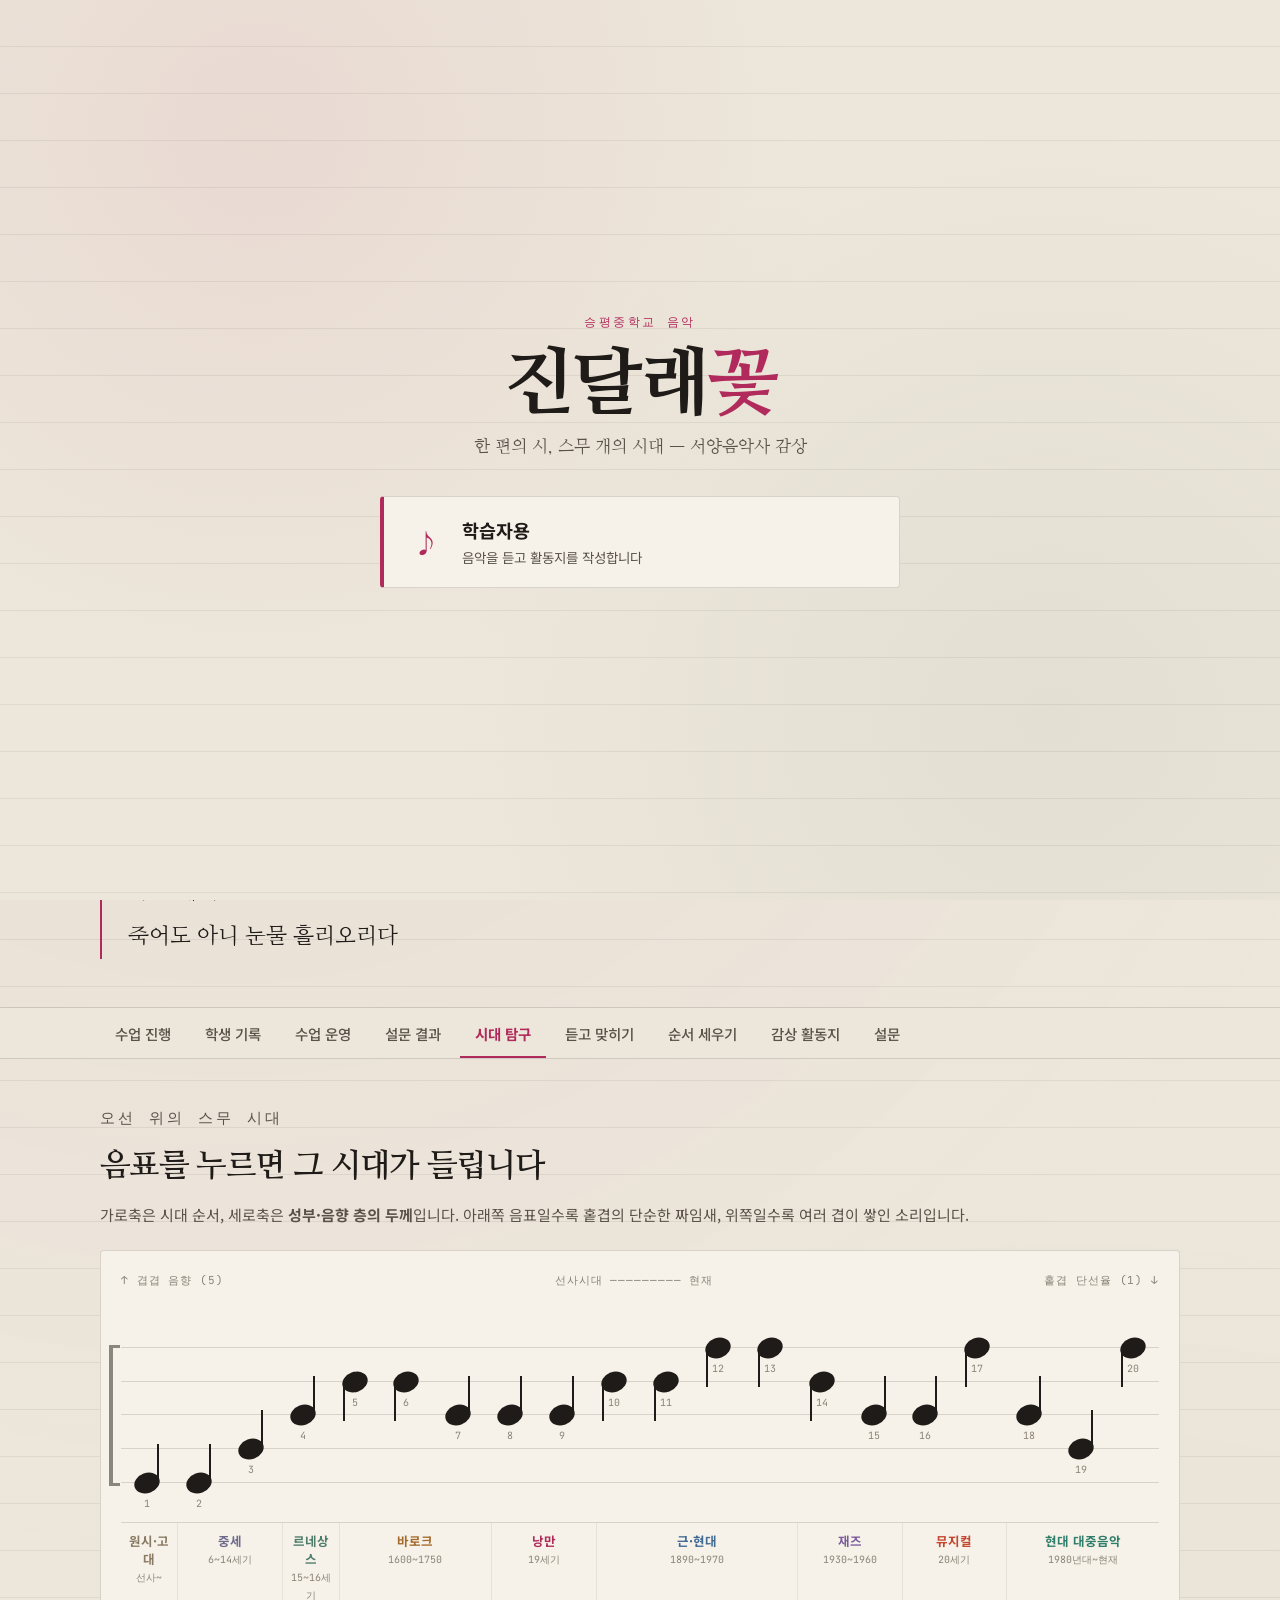
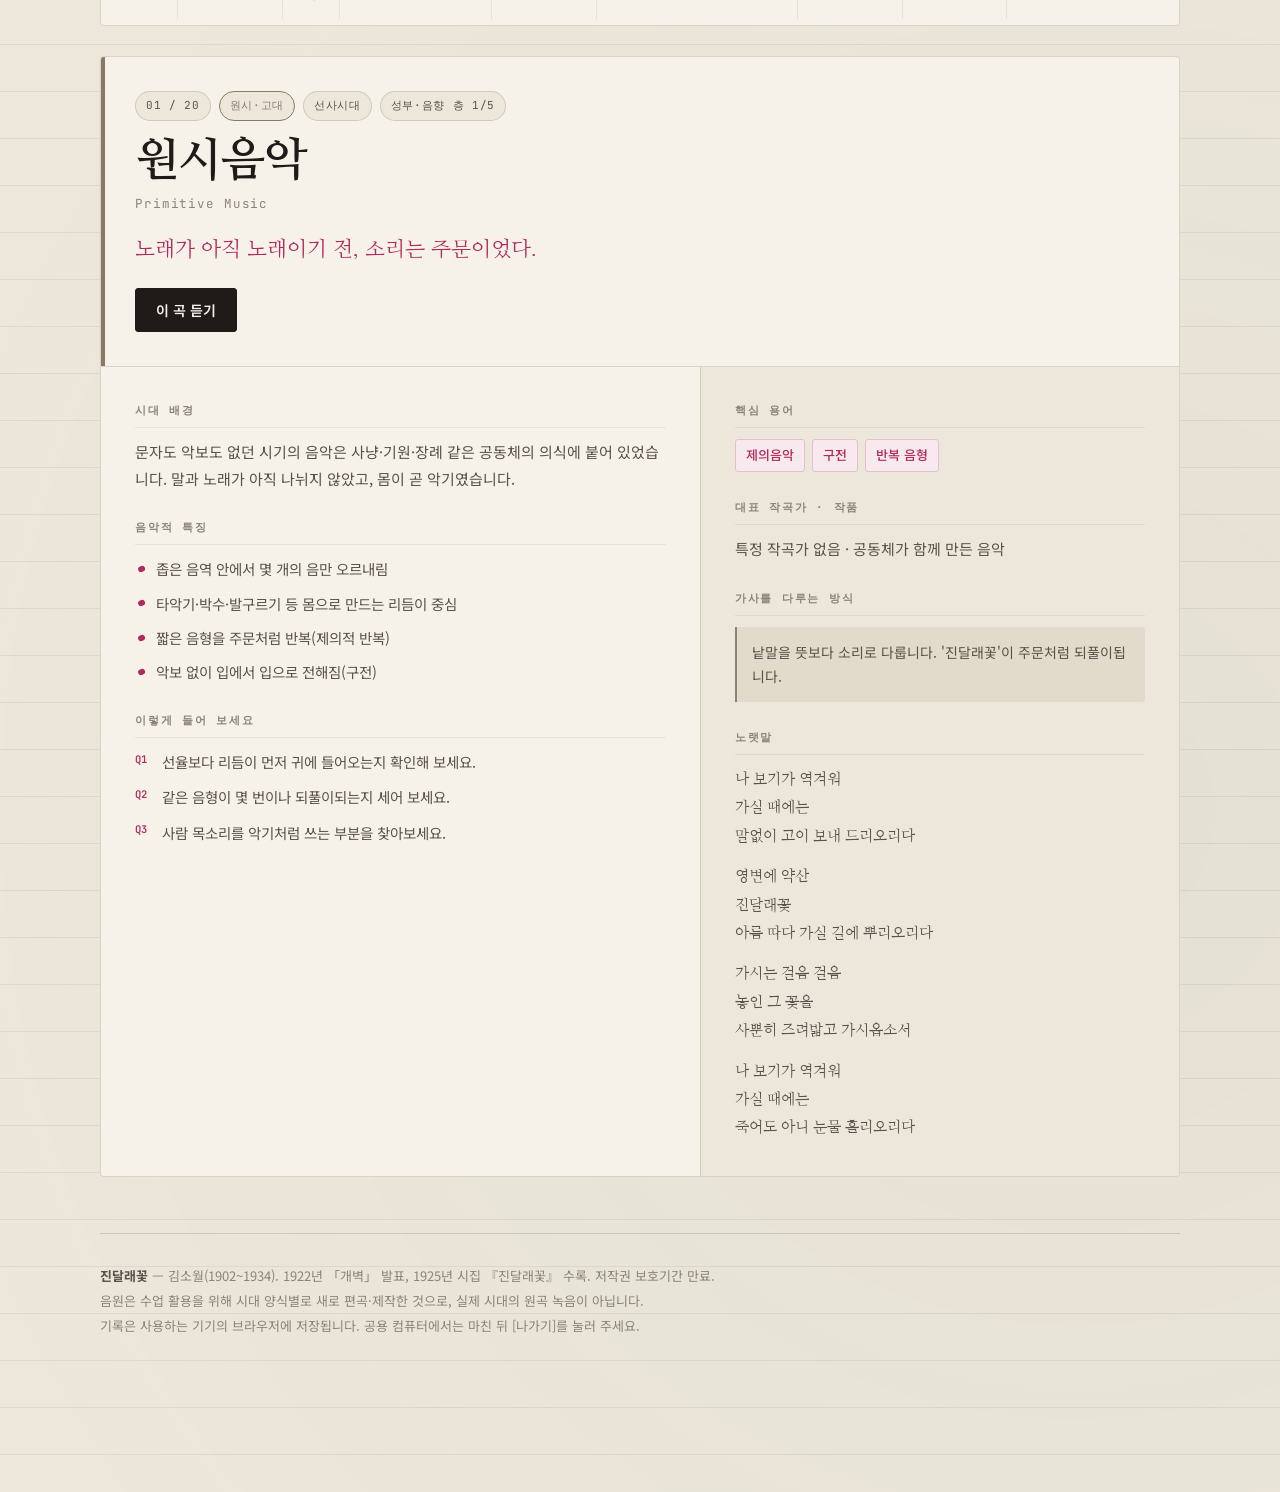
==== commit abfb3dbb: "Add files via upload" ====
--- a/index.html
+++ b/index.html
@@ -10,7 +10,8 @@
 <link rel="preconnect" href="https://fonts.gstatic.com" crossorigin>
 <link href="https://fonts.googleapis.com/css2?family=Nanum+Myeongjo:wght@400;700;800&family=Noto+Sans+KR:wght@400;500;700&family=JetBrains+Mono:wght@400;600&display=swap" rel="stylesheet">
 <link rel="stylesheet" href="assets/css/style.css">
-<link rel="stylesheet" href="assets/css/cloud.css?v=6">
+<link rel="stylesheet" href="assets/css/cloud.css?v=13">
+<link rel="stylesheet" href="assets/css/survey.css?v=2">
 </head>
 <body class="locked">
 
@@ -94,10 +95,12 @@
     <button class="tab" type="button" role="tab" data-tab="stage"   aria-selected="false">수업 진행</button>
     <button class="tab" type="button" role="tab" data-tab="records" aria-selected="false">학생 기록</button>
     <button class="tab" type="button" role="tab" data-tab="lesson"  aria-selected="false">수업 운영</button>
+    <button class="tab" type="button" role="tab" data-tab="svadmin" aria-selected="false">설문 결과</button>
     <button class="tab" type="button" role="tab" data-tab="explore" aria-selected="true">시대 탐구</button>
     <button class="tab" type="button" role="tab" data-tab="quiz"    aria-selected="false">듣고 맞히기</button>
     <button class="tab" type="button" role="tab" data-tab="order"   aria-selected="false">순서 세우기</button>
     <button class="tab" type="button" role="tab" data-tab="sheet"   aria-selected="false">감상 활동지</button>
+    <button class="tab" type="button" role="tab" data-tab="survey"  aria-selected="false">설문</button>
   </div>
 </nav>
 
@@ -318,6 +321,82 @@
           <button class="btn ghost small danger" type="button" id="sheetWipe">이 기기에서 내 기록 지우기</button>
         </div>
       </div>
+    </div>
+  </section>
+
+  <!-- ===== 사전·사후 설문 (학습자용) ===== -->
+  <section class="panel" id="survey" role="tabpanel">
+    <div class="sec-head">
+      <p class="eyebrow">효과성 검증</p>
+      <h2>사전 · 사후 설문</h2>
+      <p>수업 전과 후에 같은 방식으로 답합니다. 점수는 성적에 들어가지 않습니다. 솔직하게 답한 것이 가장 좋은 답입니다.</p>
+    </div>
+
+    <div class="card">
+      <div class="sv-phase">
+        <button class="sv-pick on" type="button" id="svPre"><b>사전 설문</b><span id="svPreNote">아직 시작하지 않음</span></button>
+        <button class="sv-pick" type="button" id="svPost"><b>사후 설문</b><span id="svPostNote">아직 시작하지 않음</span></button>
+      </div>
+      <p class="sv-guide" id="svGuide"></p>
+    </div>
+
+    <div id="svBody"></div>
+
+    <div class="card">
+      <div class="sv-prog">
+        <span class="txt" id="svPhaseNow">사전 설문</span>
+        <span class="track"><i id="svBar"></i></span>
+        <span class="txt" id="svCount">0 / 0 문항 응답</span>
+        <span class="saved-note" id="svSaved"></span>
+      </div>
+      <div class="btn-row" style="margin-top:18px">
+        <button class="btn" type="button" id="svSave">저장하기</button>
+        <button class="btn ghost" type="button" id="svFile">선생님께 제출 파일 만들기</button>
+      </div>
+      <p class="cap" style="margin-top:12px">고를 때마다 이 기기에 자동으로 저장됩니다.
+        온라인 제출을 쓰는 학급은 [감상 활동지] 탭의 <b>[지금 제출하기]</b>를 누르면 설문 응답도 함께 올라갑니다.</p>
+    </div>
+  </section>
+
+  <!-- ===== 설문 결과 (수업자용) ===== -->
+  <section class="panel" id="svadmin" role="tabpanel">
+    <div class="sec-head">
+      <p class="eyebrow">수업자용</p>
+      <h2>설문 결과 · 효과성 분석</h2>
+      <p>단일집단 사전-사후 설계입니다. 영역별 평균과 대응표본 t검정·효과크기를 바로 계산해 보여 줍니다.</p>
+    </div>
+
+    <div class="card">
+      <div class="quiz-score" style="border-bottom:0;padding-bottom:0;margin-bottom:0;justify-content:flex-start;gap:34px">
+        <div><b id="svN1">0</b><span>사전 응답</span></div>
+        <div><b id="svN2">0</b><span>사후 응답</span></div>
+        <div><b id="svN3">0</b><span>둘 다 (대응)</span></div>
+      </div>
+    </div>
+
+    <div class="card">
+      <h3>모으기 · 내보내기</h3>
+      <div class="btn-row" style="align-items:center">
+        <label class="btn" for="svImport">설문 파일 불러오기</label>
+        <input type="file" id="svImport" accept=".json,application/json" multiple hidden>
+        <button class="btn" type="button" id="svXls">분석 엑셀 내려받기</button>
+        <button class="btn ghost" type="button" id="svPrint">설문지 인쇄 (부록용)</button>
+      </div>
+      <p class="cap" style="margin-top:12px">엑셀은 <b>요약통계 · 학생별 · 지식 원자료 · 지식 문항분석 · 정의적 원자료 · 감상역량 · 개방형 · 문항 전문</b>
+        여덟 시트로 나옵니다. 학생이 자기 기기에서 작성했다면 <b>설문_학번_이름.json</b>을 한꺼번에 불러오세요.</p>
+    </div>
+
+    <div class="card">
+      <div class="sheet-pick">
+        <label for="svView" class="cap" style="margin:0">보기</label>
+        <select class="pick" id="svView">
+          <option value="sum">요약 · 통계</option>
+          <option value="stu">학생별 점수</option>
+          <option value="rb">서술형 채점</option>
+          <option value="item">문항 분석</option>
+        </select>
+      </div>
+      <div id="svBody2"></div>
     </div>
   </section>
 
@@ -374,8 +453,47 @@
 <div id="printArea" class="print-only"></div>
 
 <script src="assets/js/data.js"></script>
+<script src="assets/js/survey-data.js"></script>
 <script src="assets/js/xlsx-mini.js"></script>
-<script src="assets/js/app.js"></script>
-<script src="assets/js/cloud.js?v=6"></script>
+
+<!-- ============================================================
+     공용 컴퓨터 대비 — 반드시 app.js 보다 먼저 실행되어야 합니다.
+     ------------------------------------------------------------
+     탭을 새로 열었을 때만 지난 기록을 지웁니다.
+     · 새로고침(F5)      → 로그인 그대로. 수업 중 끊기지 않습니다.
+     · 창을 닫았다 열기  → 로그인 지워짐. 다음 학생이 안전합니다.
+     · ?shared=1         → 위에 더해, 기기에 남은 활동지까지 지움
+                           (컴퓨터실처럼 한 대를 여러 명이 쓸 때)
+     ============================================================ -->
+<script>
+(function () {
+  var KEY   = 'jindalrae.v3';
+  var ALIVE = 'jindalrae.tab';
+
+  try {
+    /* sessionStorage 는 탭이 살아 있는 동안만 남습니다.
+       값이 없다 = 이 탭에서 처음 여는 것 = 앞사람 기록을 지울 때 */
+    var fresh = !sessionStorage.getItem(ALIVE);
+    sessionStorage.setItem(ALIVE, '1');
+    if (!fresh) return;                       // 새로고침이면 아무것도 건드리지 않음
+
+    var m = JSON.parse(localStorage.getItem(KEY) || '{}');
+    var changed = false;
+
+    if (m.session) { m.session = null; changed = true; }
+
+    if (/[?&]shared=1/.test(location.search)) {
+      if (m.roster && Object.keys(m.roster).length) { m.roster = {}; changed = true; }
+      if (m.quiz) { m.quiz = { done: 0, right: 0 }; changed = true; }
+    }
+
+    if (changed) localStorage.setItem(KEY, JSON.stringify(m));
+  } catch (e) { /* 저장소를 못 쓰는 기기면 그냥 넘어간다 */ }
+})();
+</script>
+
+<script src="assets/js/app.js?v=2"></script>
+<script src="assets/js/survey.js?v=2"></script>
+<script src="assets/js/cloud.js?v=14"></script>
 </body>
 </html>
--- a/assets/css/survey.css
+++ b/assets/css/survey.css
@@ -0,0 +1,111 @@
+/* ============================================================
+   survey.css — 사전·사후 설문 화면 (style.css 뒤에 놓습니다)
+   기존 색·글꼴 변수를 그대로 씁니다.
+   ============================================================ */
+
+/* ---------- 단계 고르기 ---------- */
+.sv-phase { display: grid; grid-template-columns: 1fr 1fr; gap: 12px; margin-bottom: 20px; }
+
+.sv-pick {
+  appearance: none;
+  text-align: left;
+  background: var(--paper);
+  border: 1px solid var(--rule);
+  border-radius: 4px;
+  padding: 16px 18px;
+  cursor: pointer;
+  font-family: var(--sans);
+  color: var(--ink);
+  transition: border-color .16s, background .16s;
+}
+.sv-pick:hover { border-color: var(--azalea); }
+.sv-pick b { display: block; font-family: var(--serif); font-size: 1.15rem; margin-bottom: 3px; }
+.sv-pick span { display: block; font-size: 12px; color: var(--ink-3); font-family: var(--mono); letter-spacing: .04em; }
+.sv-pick.on { background: var(--azalea); border-color: var(--azalea); color: var(--paper-hi); }
+.sv-pick.on span { color: rgba(255, 255, 255, .82); }
+
+.sv-guide {
+  font-size: 14.5px;
+  line-height: 1.85;
+  color: var(--ink-2);
+  background: var(--azalea-bg);
+  border-left: 3px solid var(--azalea-lo);
+  border-radius: 3px;
+  padding: 14px 16px;
+  margin: 0;
+}
+
+/* ---------- 진행 막대 ---------- */
+.sv-prog { display: flex; align-items: center; gap: 14px; flex-wrap: wrap; }
+.sv-prog .track { flex: 1 1 180px; height: 7px; background: var(--paper-lo); border-radius: 4px; overflow: hidden; }
+.sv-prog .track i { display: block; height: 100%; width: 0; background: var(--azalea); transition: width .25s; }
+.sv-prog .txt { font-family: var(--mono); font-size: 12px; color: var(--ink-3); }
+
+/* ---------- 파트 ---------- */
+.sv-part-h { display: flex; align-items: baseline; gap: 12px; border-bottom: 1px solid var(--rule); padding-bottom: 11px; margin-bottom: 16px; }
+.sv-part-h h3 { font-family: var(--serif); font-size: 1.25rem; margin: 0; }
+.sv-part-h h3 small { font-weight: 400; font-size: 12.5px; color: var(--ink-3); margin-left: 8px; font-family: var(--sans); }
+
+.sv-badge {
+  flex: 0 0 auto;
+  font-family: var(--mono);
+  font-size: 10.5px;
+  letter-spacing: .12em;
+  background: var(--azalea);
+  color: var(--paper-hi);
+  border-radius: 100px;
+  padding: 3px 11px;
+}
+
+/* ---------- 문항 ---------- */
+.sv-q { padding: 16px 0; border-bottom: 1px solid var(--rule-soft); scroll-margin-top: 90px; }
+.sv-q:last-of-type { border-bottom: 0; }
+.sv-qt { margin: 0 0 11px; font-size: 15px; line-height: 1.7; }
+.sv-qt b { font-family: var(--mono); color: var(--azalea); margin-right: 5px; }
+
+.sv-rev { font-family: var(--mono); font-size: 10px; letter-spacing: .1em; color: var(--ink-3); border: 1px solid var(--rule); border-radius: 100px; padding: 1px 7px; margin-left: 5px; }
+
+.sv-choice { display: grid; grid-template-columns: repeat(auto-fit, minmax(240px, 1fr)); gap: 8px; }
+.sv-choice label { border-radius: 3px; padding: 11px 14px; text-align: left; line-height: 1.55; }
+.sv-num { font-family: var(--mono); font-size: 11px; color: var(--ink-3); margin-right: 8px; }
+.axis-opts input:checked + label .sv-num { color: rgba(255, 255, 255, .8); }
+
+/* 리커트 */
+.sv-q.lk { display: grid; grid-template-columns: minmax(0, 1fr) auto; gap: 10px 20px; align-items: center; padding: 12px 0; }
+.sv-q.lk .sv-qt { margin: 0; font-size: 14.5px; }
+.sv-lk { gap: 5px; }
+.sv-lk label { width: 42px; padding: 8px 0; text-align: center; justify-content: center; display: inline-flex; }
+.sv-lk label .sv-num { margin: 0; font-size: 13px; }
+
+.sv-scalekey { display: flex; flex-wrap: wrap; gap: 6px 16px; margin-bottom: 8px; padding: 11px 14px; background: var(--paper); border: 1px solid var(--rule); border-radius: 3px; }
+.sv-scalekey span { font-size: 12px; color: var(--ink-3); }
+.sv-scalekey b { font-family: var(--mono); color: var(--azalea); margin-right: 3px; }
+
+/* ---------- 3부 감상 ---------- */
+.sv-perf { border: 1px solid var(--rule); border-radius: 4px; background: var(--paper); padding: 18px 18px 6px; margin-bottom: 16px; scroll-margin-top: 90px; }
+.sv-perf-h { display: flex; align-items: center; gap: 14px; margin-bottom: 16px; }
+.sv-perf-n { font-family: var(--serif); font-size: 1.1rem; }
+.sv-perf .axis > label { text-transform: none; letter-spacing: .04em; font-size: 12.5px; font-family: var(--sans); color: var(--ink-2); }
+
+/* 미응답 표시 */
+.sv-q.miss, .sv-perf.miss { background: #FBEAE6; border-left: 3px solid var(--seal); padding-left: 12px; }
+
+/* ---------- 교사 화면 ---------- */
+.sv-rb { margin-top: 8px; }
+.sv-rb label { min-width: 54px; text-align: center; justify-content: center; display: inline-flex; }
+.sv-tk { font-family: var(--mono); font-size: 11px; letter-spacing: .06em; color: var(--ink-3); font-weight: 400; margin-left: 6px; }
+
+table.grid td.up, .up { color: var(--moss); font-weight: 600; }
+table.grid td.dn, .dn { color: var(--seal); }
+
+.cap .mono, p .mono { font-family: var(--mono); font-size: 12px; }
+
+@media (max-width: 720px) {
+  .sv-phase { grid-template-columns: 1fr; }
+  .sv-q.lk { grid-template-columns: 1fr; }
+  .sv-choice { grid-template-columns: 1fr; }
+}
+
+@media print {
+  .sv-phase, .sv-prog { display: none !important; }
+}
